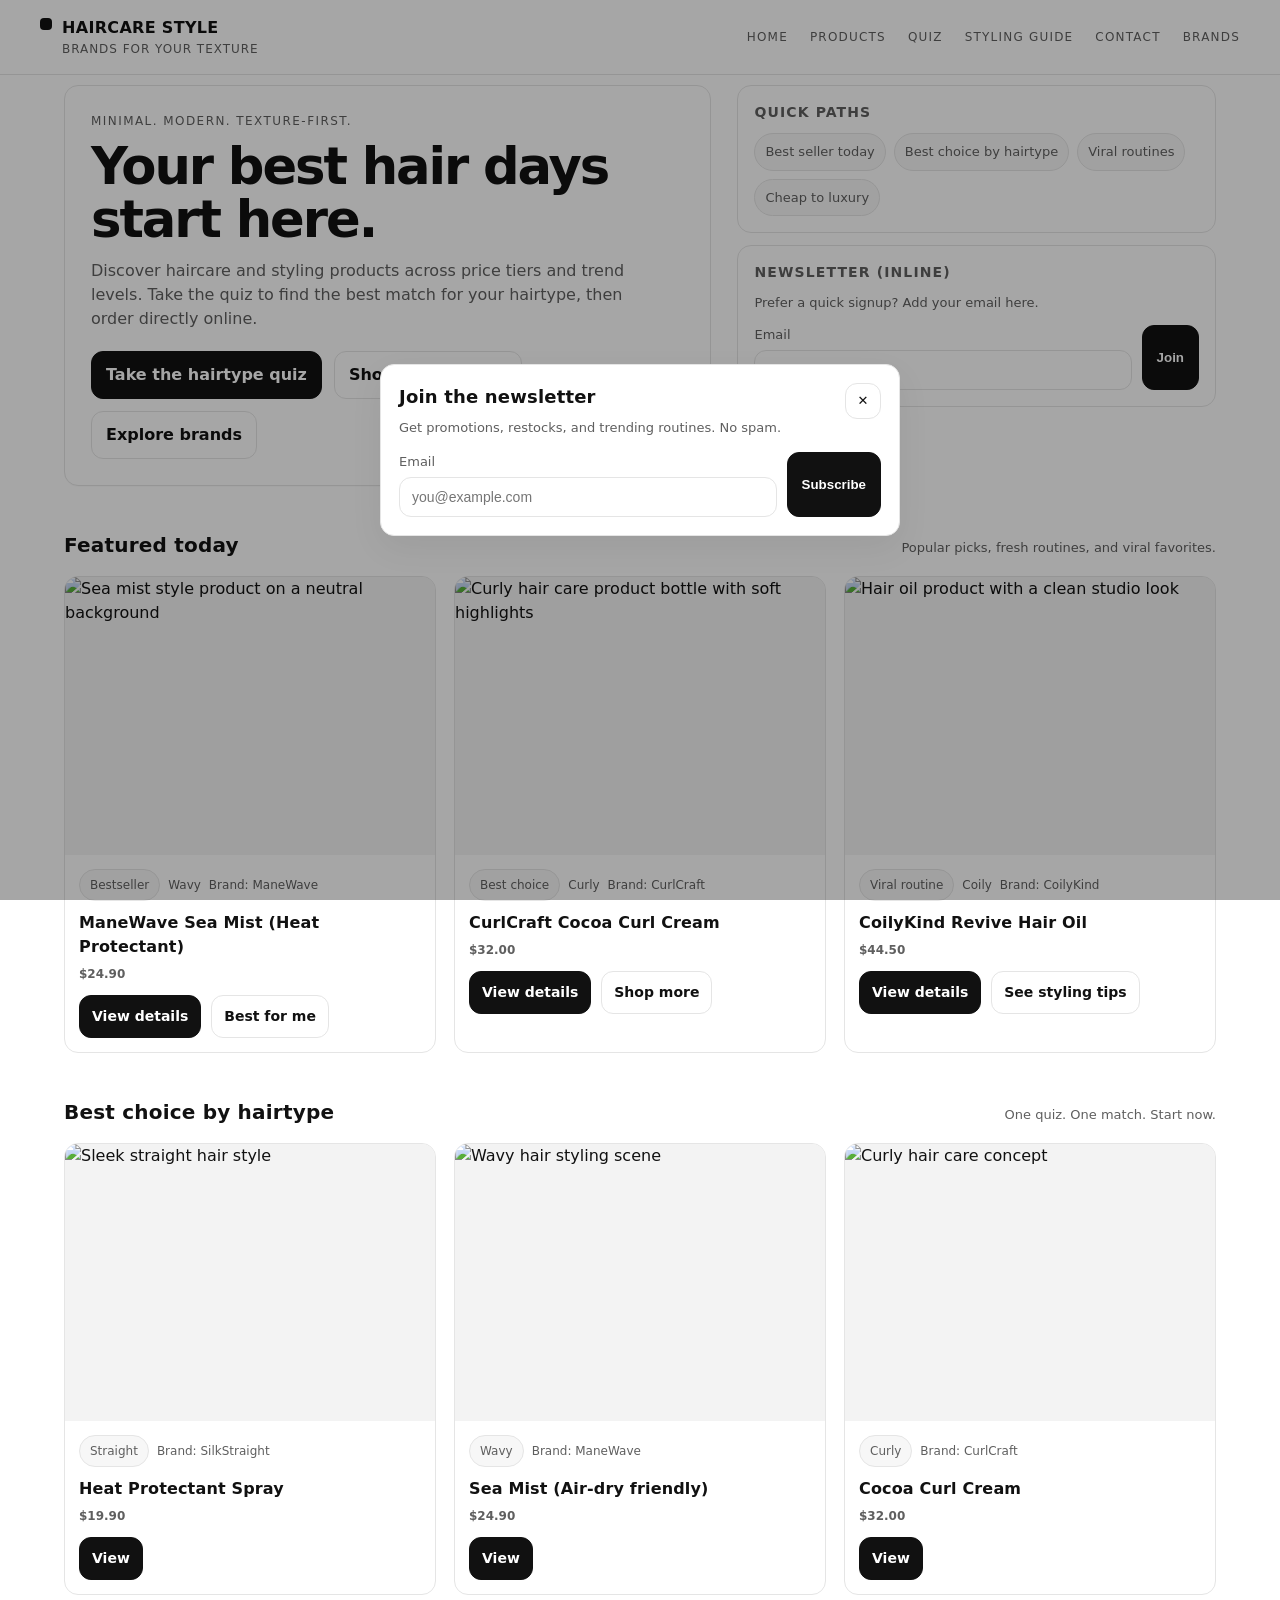
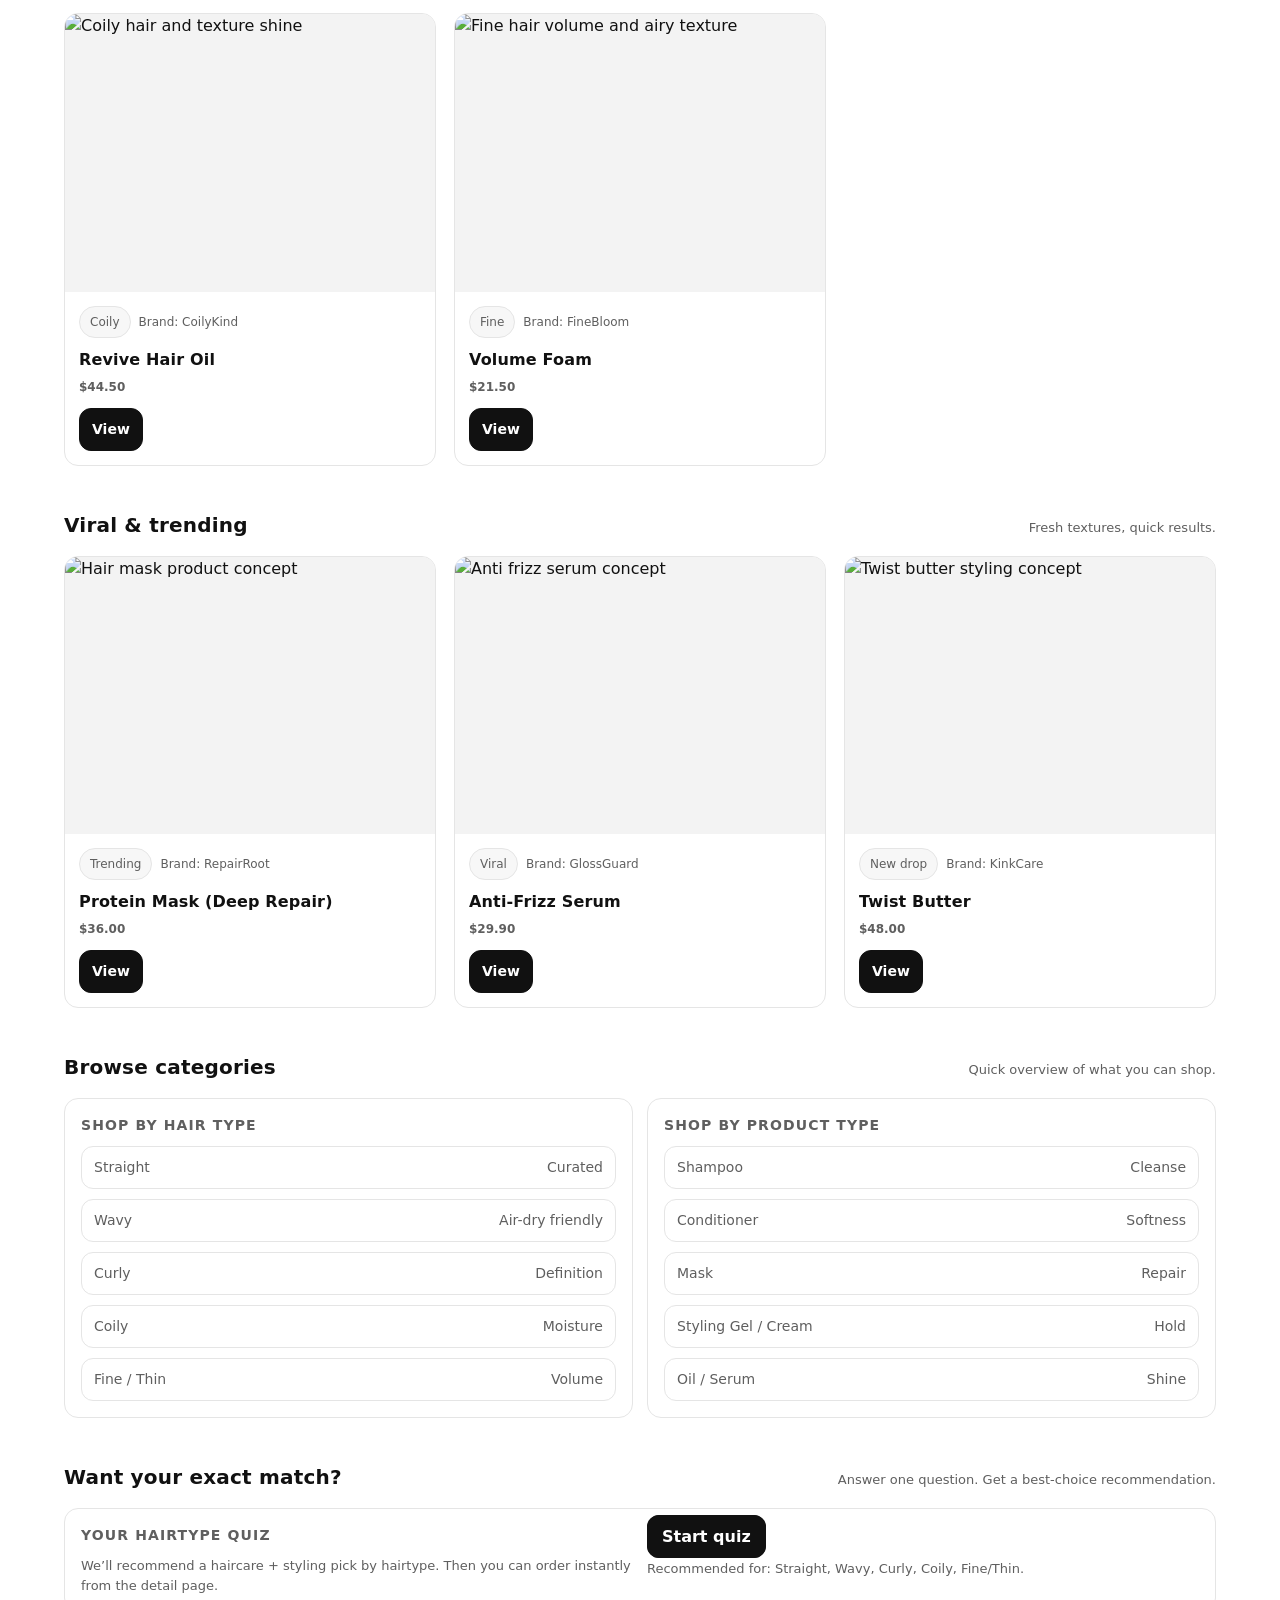
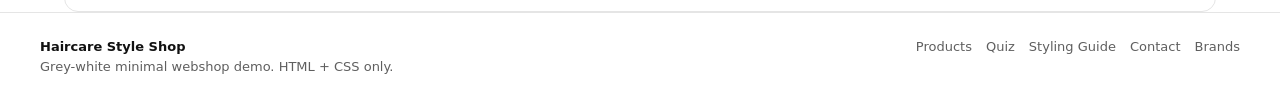
==== index.html @ ae375c03 "Add complete haircare webshop with products, contact form and styling" ====
<!doctype html>
<html lang="en">
<head>
    <meta charset="utf-8" />
    <meta name="viewport" content="width=device-width, initial-scale=1" />
    <title>Haircare Style Shop | Minimal Webshop</title>
    <meta name="description" content="Haircare & styling webshop with brands for every hairtype. Take the quiz and find your best match." />
    <link rel="stylesheet" href="style.css" />
</head>
<body>
<!-- Newsletter popup (CSS-only) -->
<input id="newsletter-popup" class="newsletter-toggle" type="checkbox" checked aria-hidden="true" />
<label for="newsletter-popup" class="newsletter-overlay" aria-hidden="true"></label>
<section class="newsletter-popup" aria-label="Newsletter signup popup" role="dialog" aria-modal="true">
    <div class="popup-head">
        <div>
            <h2 class="popup-title">Join the newsletter</h2>
            <p class="popup-sub">Get promotions, restocks, and trending routines. No spam.</p>
        </div>
        <label for="newsletter-popup" class="popup-close" aria-label="Close newsletter popup">✕</label>
    </div>
    <form class="popup-form" action="mailto:hello@haircare-style.test" method="post" enctype="text/plain">
        <div class="field">
            <label for="newsletter-email-popup">Email</label>
            <input id="newsletter-email-popup" type="email" name="email" required placeholder="you@example.com" />
        </div>
        <button class="primary" type="submit">Subscribe</button>
    </form>
</section>

<a class="skip-link" href="#content">Skip to content</a>

<header>
    <div class="container header-inner">
        <div class="logo" aria-label="Haircare Style Shop">
            <span class="logo-mark" aria-hidden="true"></span>
            <div>
                <div class="logo-name">Haircare Style</div>
                <div class="logo-sub">Brands for your texture</div>
            </div>
        </div>
        <nav aria-label="Main navigation">
            <ul>
                <li><a href="index.html">Home</a></li>
                <li><a href="products.html">Products</a></li>
                <li><a href="quiz.html">Quiz</a></li>
                <li><a href="styling-guide.html">Styling Guide</a></li>
                <li><a href="contact.html">Contact</a></li>
                <li><a href="brands.html">Brands</a></li>
            </ul>
        </nav>
    </div>
</header>

<main id="content" class="container">
    <section class="hero" aria-label="Homepage hero">
        <div class="hero-card">
            <div class="hero-kicker">Minimal. Modern. Texture-first.</div>
            <h1 class="hero-title">Your best hair days start here.</h1>
            <p class="hero-lead">
                Discover haircare and styling products across price tiers and trend levels. Take the quiz to find the
                best match for your hairtype, then order directly online.
            </p>
            <div class="hero-actions">
                <a class="btn primary" href="quiz.html">Take the hairtype quiz</a>
                <a class="btn" href="products.html">Shop all products</a>
                <a class="btn" href="brands.html">Explore brands</a>
            </div>
        </div>

        <aside class="hero-side">
            <div class="mini-stats">
                <h2>Quick paths</h2>
                <div class="chips" role="list" aria-label="Quick product paths">
                    <span class="chip">Best seller today</span>
                    <span class="chip">Best choice by hairtype</span>
                    <span class="chip">Viral routines</span>
                    <span class="chip">Cheap to luxury</span>
                </div>
            </div>

            <div class="mini-stats">
                <h2>Newsletter (inline)</h2>
                <p class="popup-sub" style="margin-top:0;">Prefer a quick signup? Add your email here.</p>
                <form class="popup-form" style="margin-top:12px;" action="mailto:hello@haircare-style.test" method="post" enctype="text/plain">
                    <div class="field">
                        <label for="newsletter-email">Email</label>
                        <input id="newsletter-email" type="email" name="email" required placeholder="you@example.com" />
                    </div>
                    <button class="primary" type="submit">Join</button>
                </form>
            </div>
        </aside>
    </section>

    <section class="section-title">
        <h2>Featured today</h2>
        <p>Popular picks, fresh routines, and viral favorites.</p>
    </section>

    <section class="grid" aria-label="Bestseller products">
        <article class="card">
            <div class="card-media">
                <img src="https://images.unsplash.com/photo-1556906781-9a58d3d4b6b8?auto=format&fit=crop&w=900&q=60" alt="Sea mist style product on a neutral background" />
            </div>
            <div class="card-body">
                <div class="meta-row">
                    <span class="badge">Bestseller</span>
                    <span>Wavy</span>
                    <span>Brand: ManeWave</span>
                </div>
                <div class="product-title">ManeWave Sea Mist (Heat Protectant)</div>
                <div class="meta-row" aria-label="Price">
                    <span class="price">$24.90</span>
                </div>
                <div class="actions">
                    <a class="link-btn primary" href="product.html#p-sea-mist">View details</a>
                    <a class="link-btn" href="quiz.html">Best for me</a>
                </div>
            </div>
        </article>

        <article class="card">
            <div class="card-media">
                <img src="https://images.unsplash.com/photo-1520975693416-35a3a6b7f7e0?auto=format&fit=crop&w=900&q=60" alt="Curly hair care product bottle with soft highlights" />
            </div>
            <div class="card-body">
                <div class="meta-row">
                    <span class="badge">Best choice</span>
                    <span>Curly</span>
                    <span>Brand: CurlCraft</span>
                </div>
                <div class="product-title">CurlCraft Cocoa Curl Cream</div>
                <div class="meta-row">
                    <span class="price">$32.00</span>
                </div>
                <div class="actions">
                    <a class="link-btn primary" href="product.html#p-cocoa-curl-cream">View details</a>
                    <a class="link-btn" href="products.html">Shop more</a>
                </div>
            </div>
        </article>

        <article class="card">
            <div class="card-media">
                <img src="https://images.unsplash.com/photo-1542903660-97df1d07a5b6?auto=format&fit=crop&w=900&q=60" alt="Hair oil product with a clean studio look" />
            </div>
            <div class="card-body">
                <div class="meta-row">
                    <span class="badge">Viral routine</span>
                    <span>Coily</span>
                    <span>Brand: CoilyKind</span>
                </div>
                <div class="product-title">CoilyKind Revive Hair Oil</div>
                <div class="meta-row">
                    <span class="price">$44.50</span>
                </div>
                <div class="actions">
                    <a class="link-btn primary" href="product.html#p-revive-oil">View details</a>
                    <a class="link-btn" href="styling-guide.html">See styling tips</a>
                </div>
            </div>
        </article>
    </section>

    <section class="section-title">
        <h2>Best choice by hairtype</h2>
        <p>One quiz. One match. Start now.</p>
    </section>

    <section class="grid" aria-label="Best choice by hairtype">
        <article class="card">
            <div class="card-media">
                <img src="https://images.unsplash.com/photo-1526045478516-99145907023c?auto=format&fit=crop&w=900&q=60" alt="Sleek straight hair style" />
            </div>
            <div class="card-body">
                <div class="meta-row"><span class="badge">Straight</span><span>Brand: SilkStraight</span></div>
                <div class="product-title">Heat Protectant Spray</div>
                <div class="meta-row"><span class="price">$19.90</span></div>
                <div class="actions"><a class="link-btn primary" href="product.html#p-heat-protectant">View</a></div>
            </div>
        </article>

        <article class="card">
            <div class="card-media">
                <img src="https://images.unsplash.com/photo-1533740771643-3c7db3f42f3b?auto=format&fit=crop&w=900&q=60" alt="Wavy hair styling scene" />
            </div>
            <div class="card-body">
                <div class="meta-row"><span class="badge">Wavy</span><span>Brand: ManeWave</span></div>
                <div class="product-title">Sea Mist (Air-dry friendly)</div>
                <div class="meta-row"><span class="price">$24.90</span></div>
                <div class="actions"><a class="link-btn primary" href="product.html#p-sea-mist">View</a></div>
            </div>
        </article>

        <article class="card">
            <div class="card-media">
                <img src="https://images.unsplash.com/photo-1518779578993-ec3579fee39f?auto=format&fit=crop&w=900&q=60" alt="Curly hair care concept" />
            </div>
            <div class="card-body">
                <div class="meta-row"><span class="badge">Curly</span><span>Brand: CurlCraft</span></div>
                <div class="product-title">Cocoa Curl Cream</div>
                <div class="meta-row"><span class="price">$32.00</span></div>
                <div class="actions"><a class="link-btn primary" href="product.html#p-cocoa-curl-cream">View</a></div>
            </div>
        </article>

        <article class="card">
            <div class="card-media">
                <img src="https://images.unsplash.com/photo-1524504388940-b1c172a1ee64?auto=format&fit=crop&w=900&q=60" alt="Coily hair and texture shine" />
            </div>
            <div class="card-body">
                <div class="meta-row"><span class="badge">Coily</span><span>Brand: CoilyKind</span></div>
                <div class="product-title">Revive Hair Oil</div>
                <div class="meta-row"><span class="price">$44.50</span></div>
                <div class="actions"><a class="link-btn primary" href="product.html#p-revive-oil">View</a></div>
            </div>
        </article>

        <article class="card">
            <div class="card-media">
                <img src="https://images.unsplash.com/photo-1520975869018-0b3b1e1b07f9?auto=format&fit=crop&w=900&q=60" alt="Fine hair volume and airy texture" />
            </div>
            <div class="card-body">
                <div class="meta-row"><span class="badge">Fine</span><span>Brand: FineBloom</span></div>
                <div class="product-title">Volume Foam</div>
                <div class="meta-row"><span class="price">$21.50</span></div>
                <div class="actions"><a class="link-btn primary" href="product.html#p-volume-foam">View</a></div>
            </div>
        </article>
    </section>

    <section class="section-title">
        <h2>Viral & trending</h2>
        <p>Fresh textures, quick results.</p>
    </section>

    <section class="grid" aria-label="Viral products">
        <article class="card">
            <div class="card-media">
                <img src="https://images.unsplash.com/photo-1522335789203-aabd1fc54bc9?auto=format&fit=crop&w=900&q=60" alt="Hair mask product concept" />
            </div>
            <div class="card-body">
                <div class="meta-row"><span class="badge">Trending</span><span>Brand: RepairRoot</span></div>
                <div class="product-title">Protein Mask (Deep Repair)</div>
                <div class="meta-row"><span class="price">$36.00</span></div>
                <div class="actions"><a class="link-btn primary" href="product.html#p-protein-mask">View</a></div>
            </div>
        </article>

        <article class="card">
            <div class="card-media">
                <img src="https://images.unsplash.com/photo-1522337660859-02fbefca4702?auto=format&fit=crop&w=900&q=60" alt="Anti frizz serum concept" />
            </div>
            <div class="card-body">
                <div class="meta-row"><span class="badge">Viral</span><span>Brand: GlossGuard</span></div>
                <div class="product-title">Anti-Frizz Serum</div>
                <div class="meta-row"><span class="price">$29.90</span></div>
                <div class="actions"><a class="link-btn primary" href="product.html#p-anti-frizz-serum">View</a></div>
            </div>
        </article>

        <article class="card">
            <div class="card-media">
                <img src="https://images.unsplash.com/photo-1544005313-94ddf0286df2?auto=format&fit=crop&w=900&q=60" alt="Twist butter styling concept" />
            </div>
            <div class="card-body">
                <div class="meta-row"><span class="badge">New drop</span><span>Brand: KinkCare</span></div>
                <div class="product-title">Twist Butter</div>
                <div class="meta-row"><span class="price">$48.00</span></div>
                <div class="actions"><a class="link-btn primary" href="product.html#p-twist-butter">View</a></div>
            </div>
        </article>
    </section>

    <section class="section-title">
        <h2>Browse categories</h2>
        <p>Quick overview of what you can shop.</p>
    </section>

    <section class="side-by-side" aria-label="Category overview">
        <div class="panel">
            <h3>Shop by hair type</h3>
            <div class="list">
                <a href="products.html#all-hairtype"><span>Straight</span><span>Curated</span></a>
                <a href="products.html#hair-straight"><span>Wavy</span><span>Air-dry friendly</span></a>
                <a href="products.html#hair-curly"><span>Curly</span><span>Definition</span></a>
                <a href="products.html#hair-coily"><span>Coily</span><span>Moisture</span></a>
                <a href="products.html#hair-fine"><span>Fine / Thin</span><span>Volume</span></a>
            </div>
        </div>

        <div class="panel">
            <h3>Shop by product type</h3>
            <div class="list">
                <a href="products.html"><span>Shampoo</span><span>Cleanse</span></a>
                <a href="products.html"><span>Conditioner</span><span>Softness</span></a>
                <a href="products.html"><span>Mask</span><span>Repair</span></a>
                <a href="products.html"><span>Styling Gel / Cream</span><span>Hold</span></a>
                <a href="products.html"><span>Oil / Serum</span><span>Shine</span></a>
            </div>
        </div>
    </section>

    <section class="section-title">
        <h2>Want your exact match?</h2>
        <p>Answer one question. Get a best-choice recommendation.</p>
    </section>
    <section class="panel">
        <div class="side-by-side">
            <div>
                <h3>Your hairtype quiz</h3>
                <p class="popup-sub" style="margin:0;">
                    We’ll recommend a haircare + styling pick by hairtype. Then you can order instantly from the detail page.
                </p>
            </div>
            <div>
                <a class="btn primary" href="quiz.html">Start quiz</a>
                <p class="popup-sub" style="margin-top:10px;">Recommended for: Straight, Wavy, Curly, Coily, Fine/Thin.</p>
            </div>
        </div>
    </section>
</main>

<footer>
    <div class="container footer-inner">
        <div>
            <p style="font-weight:800; color:var(--text);">Haircare Style Shop</p>
            <p>Grey-white minimal webshop demo. HTML + CSS only.</p>
        </div>
        <div class="footer-links" aria-label="Footer links">
            <a href="products.html">Products</a>
            <a href="quiz.html">Quiz</a>
            <a href="styling-guide.html">Styling Guide</a>
            <a href="contact.html">Contact</a>
            <a href="brands.html">Brands</a>
        </div>
    </div>
</footer>
</body>
</html>
---- style.css ----
/* Minimal ecommerce-style haircare webshop styling (custom HTML/CSS only). */

:root{
    --bg:#ffffff;
    --panel:#ffffff;
    --text:#111111;
    --muted:#5f5f5f;
    --border:#e5e5e5;
    --shadow: 0 12px 34px rgba(0,0,0,.06);

    --radius: 14px;
    --radius-sm: 10px;

    --container: 1200px;

    --focus: #111111;
}

*{ box-sizing:border-box; }
html,body{ height:100%; }
body{
    margin:0;
    font-family: ui-sans-serif, system-ui, -apple-system, Segoe UI, Roboto, Helvetica, Arial, "Apple Color Emoji","Segoe UI Emoji";
    color:var(--text);
    background:var(--bg);
    line-height:1.5;
}

a{ color:inherit; text-decoration:none; }
a:hover{ text-decoration:underline; text-underline-offset:3px; }

img{ max-width:100%; display:block; }

.skip-link{
    position:absolute;
    left:-9999px;
    top:auto;
    width:1px;
    height:1px;
    overflow:hidden;
}
.skip-link:focus{
    left:16px;
    top:16px;
    width:auto;
    height:auto;
    padding:10px 12px;
    background:var(--panel);
    border:1px solid var(--border);
    border-radius:999px;
    z-index:1000;
    text-decoration:none;
}

.container{
    max-width:var(--container);
    margin:0 auto;
    padding:0 24px;
}

/* Header */
header{
    position:sticky;
    top:0;
    z-index:50;
    background: #ffffff;
    border-bottom:1px solid var(--border);
}
.header-inner{
    display:flex;
    align-items:center;
    justify-content:space-between;
    gap:14px;
    padding:16px 0;
}
.logo{
    display:flex;
    align-items:baseline;
    gap:10px;
}
.logo-mark{
    width:12px; height:12px;
    border-radius:4px;
    background:var(--text);
    transform: translateY(-3px);
}
.logo-name{
    font-weight:800;
    letter-spacing:.02em;
    text-transform:uppercase;
}
.logo-sub{
    color:var(--muted);
    font-size:12px;
    letter-spacing:.08em;
    text-transform:uppercase;
}

nav ul{
    list-style:none;
    display:flex;
    gap:22px;
    padding:0;
    margin:0;
    align-items:center;
    flex-wrap:wrap;
    justify-content:flex-end;
}
nav a{
    display:inline-flex;
    padding:8px 0;
    border-radius:0;
    border:0;
    font-size:12px;
    text-transform:uppercase;
    letter-spacing:.10em;
    color:var(--muted);
}
nav a:hover{
    text-decoration:underline;
    text-underline-offset:7px;
    color:var(--text);
    background:transparent;
}

/* Newsletter popup (CSS-only checkbox hack) */
.newsletter-toggle{
    position:absolute;
    left:-9999px;
    top:auto;
}
.newsletter-popup,
.newsletter-overlay{
    display:none;
}
.newsletter-toggle:checked ~ .newsletter-overlay{
    display:block;
}
.newsletter-toggle:checked ~ .newsletter-popup{
    display:block;
}
.newsletter-overlay{
    position:fixed;
    inset:0;
    background: rgba(0,0,0,.35);
    z-index:200;
}
.newsletter-popup{
    position:fixed;
    left:50%;
    top:50%;
    transform:translate(-50%,-50%);
    width:min(520px, calc(100vw - 24px));
    z-index:210;
    background:var(--panel);
    border:1px solid var(--border);
    border-radius:var(--radius);
    box-shadow:var(--shadow);
    padding:18px;
}
.popup-head{
    display:flex;
    justify-content:space-between;
    align-items:flex-start;
    gap:10px;
}
.popup-title{
    margin:0;
    font-size:18px;
    letter-spacing:.01em;
}
.popup-sub{
    margin:8px 0 0;
    color:var(--muted);
    font-size:13px;
}
.popup-close{
    appearance:none;
    border:1px solid var(--border);
    background:#fff;
    width:36px;
    height:36px;
    border-radius:12px;
    display:inline-flex;
    align-items:center;
    justify-content:center;
    cursor:pointer;
    text-decoration:none;
    color:var(--text);
    flex:0 0 auto;
}
.popup-close:focus{
    outline:2px solid var(--focus);
    outline-offset:2px;
}
.popup-form{
    margin-top:14px;
    display:grid;
    grid-template-columns: 1fr auto;
    gap:10px;
}
.field{
    display:flex;
    flex-direction:column;
    gap:6px;
}
label{
    font-size:13px;
    color:var(--muted);
}
input[type="email"],
input[type="text"],
input[type="number"],
select,
textarea{
    width:100%;
    padding:11px 12px;
    border:1px solid var(--border);
    border-radius:12px;
    background:#fff;
    font-size:14px;
}
textarea{
    min-height:110px;
    resize:vertical;
}
button, .btn{
    padding:11px 14px;
    border-radius:12px;
    border:1px solid var(--border);
    background:#fff;
    cursor:pointer;
    font-weight:650;
}
button.primary,
.btn.primary{
    background:var(--text);
    color:#fff;
    border-color: var(--text);
}
button:focus{
    outline:2px solid var(--focus);
    outline-offset:2px;
}

/* Page sections */
main{ padding:34px 0 70px; }
.hero{
    display:grid;
    grid-template-columns: 1.15fr .85fr;
    gap:26px;
    align-items:start;
    margin-top:10px;
}
.hero-card{
    background:#fff;
    border:1px solid var(--border);
    border-radius:var(--radius);
    box-shadow: 0 1px 0 rgba(0,0,0,.02);
    padding:26px;
}
.hero-kicker{
    color:var(--muted);
    text-transform:uppercase;
    letter-spacing:.12em;
    font-size:12px;
}
.hero-title{
    margin:10px 0 0;
    font-weight:900;
    letter-spacing:-.04em;
    font-size:clamp(34px, 4vw, 56px);
    line-height:1.03;
}
.hero-lead{
    color:var(--muted);
    margin:14px 0 0;
    max-width:56ch;
}
.hero-actions{
    margin-top:20px;
    display:flex;
    flex-wrap:wrap;
    gap:12px;
}
.hero-side{
    display:flex;
    flex-direction:column;
    gap:12px;
}
.mini-stats{
    background: #fff;
    border:1px solid var(--border);
    border-radius:var(--radius);
    padding:16px;
}
.mini-stats h2{
    margin:0 0 10px;
    font-size:14px;
    text-transform:uppercase;
    letter-spacing:.08em;
    color:var(--muted);
}
.chips{
    display:flex;
    flex-wrap:wrap;
    gap:8px;
}
.chip{
    padding:8px 10px;
    border-radius:999px;
    border:1px solid var(--border);
    background:#f7f7f7;
    font-size:13px;
    color:var(--muted);
}

.section-title{
    display:flex;
    align-items:baseline;
    justify-content:space-between;
    gap:12px;
    margin:44px 0 16px;
}
.section-title h2{
    margin:0;
    font-size:20px;
    letter-spacing:.01em;
    font-weight:900;
}
.section-title p{
    margin:0;
    color:var(--muted);
    font-size:13px;
}

.grid{
    display:grid;
    grid-template-columns: repeat(12, 1fr);
    gap:18px;
}
.card{
    grid-column: span 4;
    background:var(--panel);
    border:1px solid var(--border);
    border-radius:var(--radius);
    overflow:hidden;
    transition: transform .12s ease, border-color .12s ease, box-shadow .12s ease;
}
.card:hover{
    transform: translateY(-2px);
    border-color:#cfcfcf;
    box-shadow: 0 12px 30px rgba(0,0,0,.06);
}
.card .card-media{
    background: #f3f3f3;
    aspect-ratio: 4/3;
}
.card .card-media img{
    width:100%;
    height:100%;
    object-fit:cover;
}
.card .card-body{
    padding:14px;
}
.card .meta-row{
    display:flex;
    flex-wrap:wrap;
    gap:8px;
    align-items:center;
    color:var(--muted);
    font-size:12px;
}
.badge{
    border:1px solid var(--border);
    background:#f7f7f7;
    padding:6px 10px;
    border-radius:999px;
    font-size:12px;
    color:var(--muted);
}
.product-title{
    margin:10px 0 6px;
    font-weight:900;
    letter-spacing:.01em;
    font-size:16px;
}
.price{
    font-weight:900;
}
.card .actions{
    display:flex;
    gap:10px;
    margin-top:12px;
    flex-wrap:wrap;
}
.link-btn{
    display:inline-flex;
    padding:10px 12px;
    border-radius:12px;
    border:1px solid var(--border);
    background:#fff;
    font-weight:800;
    font-size:14px;
}
.link-btn.primary{
    background:var(--text);
    color:#fff;
    border-color:var(--text);
}

.side-by-side{
    display:grid;
    grid-template-columns: 1fr 1fr;
    gap:14px;
}
.panel{
    background:#fff;
    border:1px solid var(--border);
    border-radius:var(--radius);
    padding:16px;
}
.panel h3{
    margin:0 0 10px;
    font-size:14px;
    text-transform:uppercase;
    letter-spacing:.08em;
    color:var(--muted);
}
.list{
    display:flex;
    flex-direction:column;
    gap:10px;
}
.list a{
    display:flex;
    justify-content:space-between;
    gap:10px;
    padding:10px 12px;
    border-radius:12px;
    border:1px solid var(--border);
    background:rgba(255,255,255,.65);
    color:var(--muted);
    font-size:14px;
}
.list a:hover{
    text-decoration:none;
    border-color: #cfcfcf;
}

/* Filters */
.view-toggle{
    display:flex;
    gap:10px;
    flex-wrap:wrap;
    margin:10px 0 14px;
}
.view-toggle label{
    cursor:pointer;
    border:1px solid var(--border);
    background:rgba(255,255,255,.7);
    padding:10px 12px;
    border-radius:999px;
    color:var(--muted);
    user-select:none;
}
.view-radio{
    position:absolute;
    left:-9999px;
    width:1px;
    height:1px;
    overflow:hidden;
}
.view-hair,
.view-brand{
    display:none;
}
#view-hair:checked ~ .view-hair{ display:block; }
#view-brand:checked ~ .view-brand{ display:block; }

.filter-group{
    display:flex;
    flex-wrap:wrap;
    gap:10px;
    margin:0 0 14px;
}
.product-controls input[type="radio"]{
    position:absolute;
    left:-9999px;
    width:1px;
    height:1px;
    overflow:hidden;
}
.filter-option{
    display:flex;
    align-items:center;
    gap:10px;
    padding:10px 12px;
    border-radius:999px;
    border:1px solid var(--border);
    background:rgba(255,255,255,.7);
    color:var(--muted);
}
.filter-option input{
    width:16px;
    height:16px;
    accent-color: var(--text);
}

.product-grid .card{ grid-column: span 4; }

/* Hairtype grid visibility rules (CSS-only) */
.product-grid .card{ display:none; }

#hair-all:checked ~ .product-grid .card{ display:block; }
#hair-straight:checked ~ .product-grid .card.hair-straight{ display:block; }
#hair-wavy:checked ~ .product-grid .card.hair-wavy{ display:block; }
#hair-curly:checked ~ .product-grid .card.hair-curly{ display:block; }
#hair-coily:checked ~ .product-grid .card.hair-coily{ display:block; }
#hair-fine:checked ~ .product-grid .card.hair-fine{ display:block; }

/* Brand grid visibility rules (CSS-only) */
#brand-all:checked ~ .product-grid .card{ display:block; }
#brand-manes:checked ~ .product-grid .card.brand-manes{ display:block; }
#brand-curlcraft:checked ~ .product-grid .card.brand-curlcraft{ display:block; }
#brand-coilykind:checked ~ .product-grid .card.brand-coilykind{ display:block; }
#brand-silkstraight:checked ~ .product-grid .card.brand-silkstraight{ display:block; }
#brand-finebloom:checked ~ .product-grid .card.brand-finebloom{ display:block; }
#brand-repairroot:checked ~ .product-grid .card.brand-repairroot{ display:block; }
#brand-glossguard:checked ~ .product-grid .card.brand-glossguard{ display:block; }
#brand-scalpcalm:checked ~ .product-grid .card.brand-scalpcalm{ display:block; }
#brand-luxlather:checked ~ .product-grid .card.brand-luxlather{ display:block; }
#brand-kinkcare:checked ~ .product-grid .card.brand-kinkcare{ display:block; }
#brand-straightline:checked ~ .product-grid .card.brand-straightline{ display:block; }
#brand-curlLab:checked ~ .product-grid .card.brand-curlLab{ display:block; }

/* Product detail page with :target sections */
.detail-switcher{
    display:flex;
    flex-wrap:wrap;
    gap:10px;
    margin:10px 0 16px;
}
.detail-switcher a{
    border:1px solid var(--border);
    background:#fff;
    padding:10px 12px;
    border-radius:999px;
    color:var(--muted);
    font-size:14px;
}
.detail-switcher a:hover{
    border-color:#cfcfcf;
    color:var(--text);
    text-decoration:underline;
    text-underline-offset:6px;
}

.product-detail{
    display:none;
}
.product-detail:target{
    display:block;
}
.product-detail:first-child{
    /* show a default if no hash is present */
    display:block;
}
.detail-layout{
    display:grid;
    grid-template-columns: 1fr 1fr;
    gap:18px;
}

/* Quiz page (CSS-only) */
.quiz-intro{
    background:var(--panel);
    border:1px solid var(--border);
    border-radius:var(--radius);
    padding:16px;
}
.quiz-form{
    margin-top:14px;
    display:grid;
    grid-template-columns: 1fr 1fr;
    gap:14px;
}
.quiz-form > input[type="radio"]{
    position:absolute;
    left:-9999px;
    width:1px;
    height:1px;
    overflow:hidden;
}
.quiz-options{
    padding:16px;
    border:1px solid var(--border);
    background:#fff;
    border-radius:var(--radius);
}
.radio-grid{
    display:grid;
    grid-template-columns: 1fr;
    gap:10px;
    margin-top:12px;
}
.radio-choice{
    display:flex;
    gap:10px;
    align-items:flex-start;
    padding:10px 12px;
    border-radius:12px;
    border:1px solid var(--border);
    background:#fff;
}
.radio-choice input{
    width:18px;
    height:18px;
    margin-top:2px;
    accent-color: var(--text);
}
.quiz-results{
    position:relative;
}
.quiz-result{
    display:none;
    background:var(--panel);
    border:1px solid var(--border);
    border-radius:var(--radius);
    padding:16px;
    margin-top:14px;
}
#q-straight:checked ~ .quiz-results .quiz-result.straight,
#q-wavy:checked ~ .quiz-results .quiz-result.wavy,
#q-curly:checked ~ .quiz-results .quiz-result.curly,
#q-coily:checked ~ .quiz-results .quiz-result.coily,
#q-fine:checked ~ .quiz-results .quiz-result.fine{
    display:block;
}

.gallery{
    display:grid;
    grid-template-columns: 1fr;
    gap:12px;
}
.gallery-main{
    aspect-ratio: 4/3;
    background:#efefef;
    border-radius:var(--radius);
    border:1px solid var(--border);
    overflow:hidden;
}
.gallery-main img{
    width:100%;
    height:100%;
    object-fit:cover;
}
.thumbs{
    display:grid;
    grid-template-columns: repeat(3, 1fr);
    gap:10px;
}
.thumb{
    aspect-ratio: 1/1;
    border-radius:12px;
    border:1px solid var(--border);
    overflow:hidden;
    background:#efefef;
}
.thumb img{ width:100%; height:100%; object-fit:cover; }
.detail-info h1{
    margin:0;
    font-size:clamp(28px, 3vw, 38px);
    letter-spacing:-.03em;
    line-height:1.05;
}
.detail-info .sub{
    color:var(--muted);
    margin-top:8px;
}
.specs{
    display:flex;
    flex-wrap:wrap;
    gap:10px;
    margin:14px 0 10px;
}
.specs .badge{ font-size:13px; }
.detail-info .desc{
    color:var(--muted);
    margin:12px 0 0;
}
.detail-actions{
    margin-top:14px;
    display:flex;
    flex-wrap:wrap;
    gap:10px;
}

/* Order form */
.order-panel{
    background:#fff;
    border:1px solid var(--border);
    border-radius:var(--radius);
    padding:16px;
    margin-top:18px;
}
.order-panel h2{
    margin:0 0 12px;
    font-size:16px;
    letter-spacing:.01em;
}
.order-grid{
    display:grid;
    grid-template-columns: 1fr 1fr;
    gap:12px;
}
.order-grid .full{
    grid-column: 1 / -1;
}

/* Footer */
footer{
    border-top:1px solid var(--border);
    background:#fff;
}
.footer-inner{
    padding:24px 0;
    display:flex;
    flex-wrap:wrap;
    gap:16px;
    align-items:flex-start;
    justify-content:space-between;
}
.footer-inner p{
    margin:0;
    color:var(--muted);
    font-size:13px;
}
.footer-links{
    display:flex;
    gap:14px;
    flex-wrap:wrap;
}
.footer-links a{
    color:var(--muted);
    font-size:13px;
}
.footer-links a:hover{ color:var(--text); }

/* Styling guide + brand pages */
.social-grid{
    display:grid;
    grid-template-columns: repeat(12, 1fr);
    gap:14px;
}
.social-card{
    grid-column: span 4;
    background:var(--panel);
    border:1px solid var(--border);
    border-radius:var(--radius);
    padding:16px;
}
.social-card h3{
    margin:0 0 8px;
    font-size:16px;
}
.social-card p{
    margin:0 0 12px;
    color:var(--muted);
}
.iframe{
    width:100%;
    aspect-ratio: 16/9;
    border:1px solid var(--border);
    border-radius:var(--radius);
    background:#fff;
}

.brands-grid{
    display:grid;
    grid-template-columns: repeat(12, 1fr);
    gap:14px;
}
.brand-card{
    grid-column: span 3;
    background:var(--panel);
    border:1px solid var(--border);
    border-radius:var(--radius);
    padding:14px;
}
.brand-card h3{
    margin:0 0 8px;
    font-size:15px;
}
.brand-card p{
    margin:0 0 12px;
    color:var(--muted);
    font-size:13px;
}
.brand-card .mini-meta{
    display:flex;
    flex-wrap:wrap;
    gap:8px;
}

/* Responsive */
@media (max-width: 980px){
    .hero{ grid-template-columns: 1fr; }
    .card{ grid-column: span 6; }
    .product-grid .card{ grid-column: span 6; }
    .social-card{ grid-column: span 6; }
    .detail-layout{ grid-template-columns: 1fr; }
    .order-grid{ grid-template-columns: 1fr; }
    .brand-card{ grid-column: span 6; }
    .quiz-form{ grid-template-columns: 1fr; }
    .grid > *{ grid-column: span 6 !important; }
    .social-grid > *{ grid-column: span 6 !important; }
    .brands-grid > *{ grid-column: span 6 !important; }
}

@media (max-width: 560px){
    nav ul{ gap:8px; }
    .hero-title{ font-size:34px; }
    .card{ grid-column: span 12; }
    .product-grid .card{ grid-column: span 12; }
    .social-card{ grid-column: span 12; }
    .brand-card{ grid-column: span 12; }
    .popup-form{ grid-template-columns: 1fr; }
    .popup-close{ width:34px; height:34px; border-radius:12px; }
    .grid > *{ grid-column: span 12 !important; }
    .social-grid > *{ grid-column: span 12 !important; }
    .brands-grid > *{ grid-column: span 12 !important; }
}
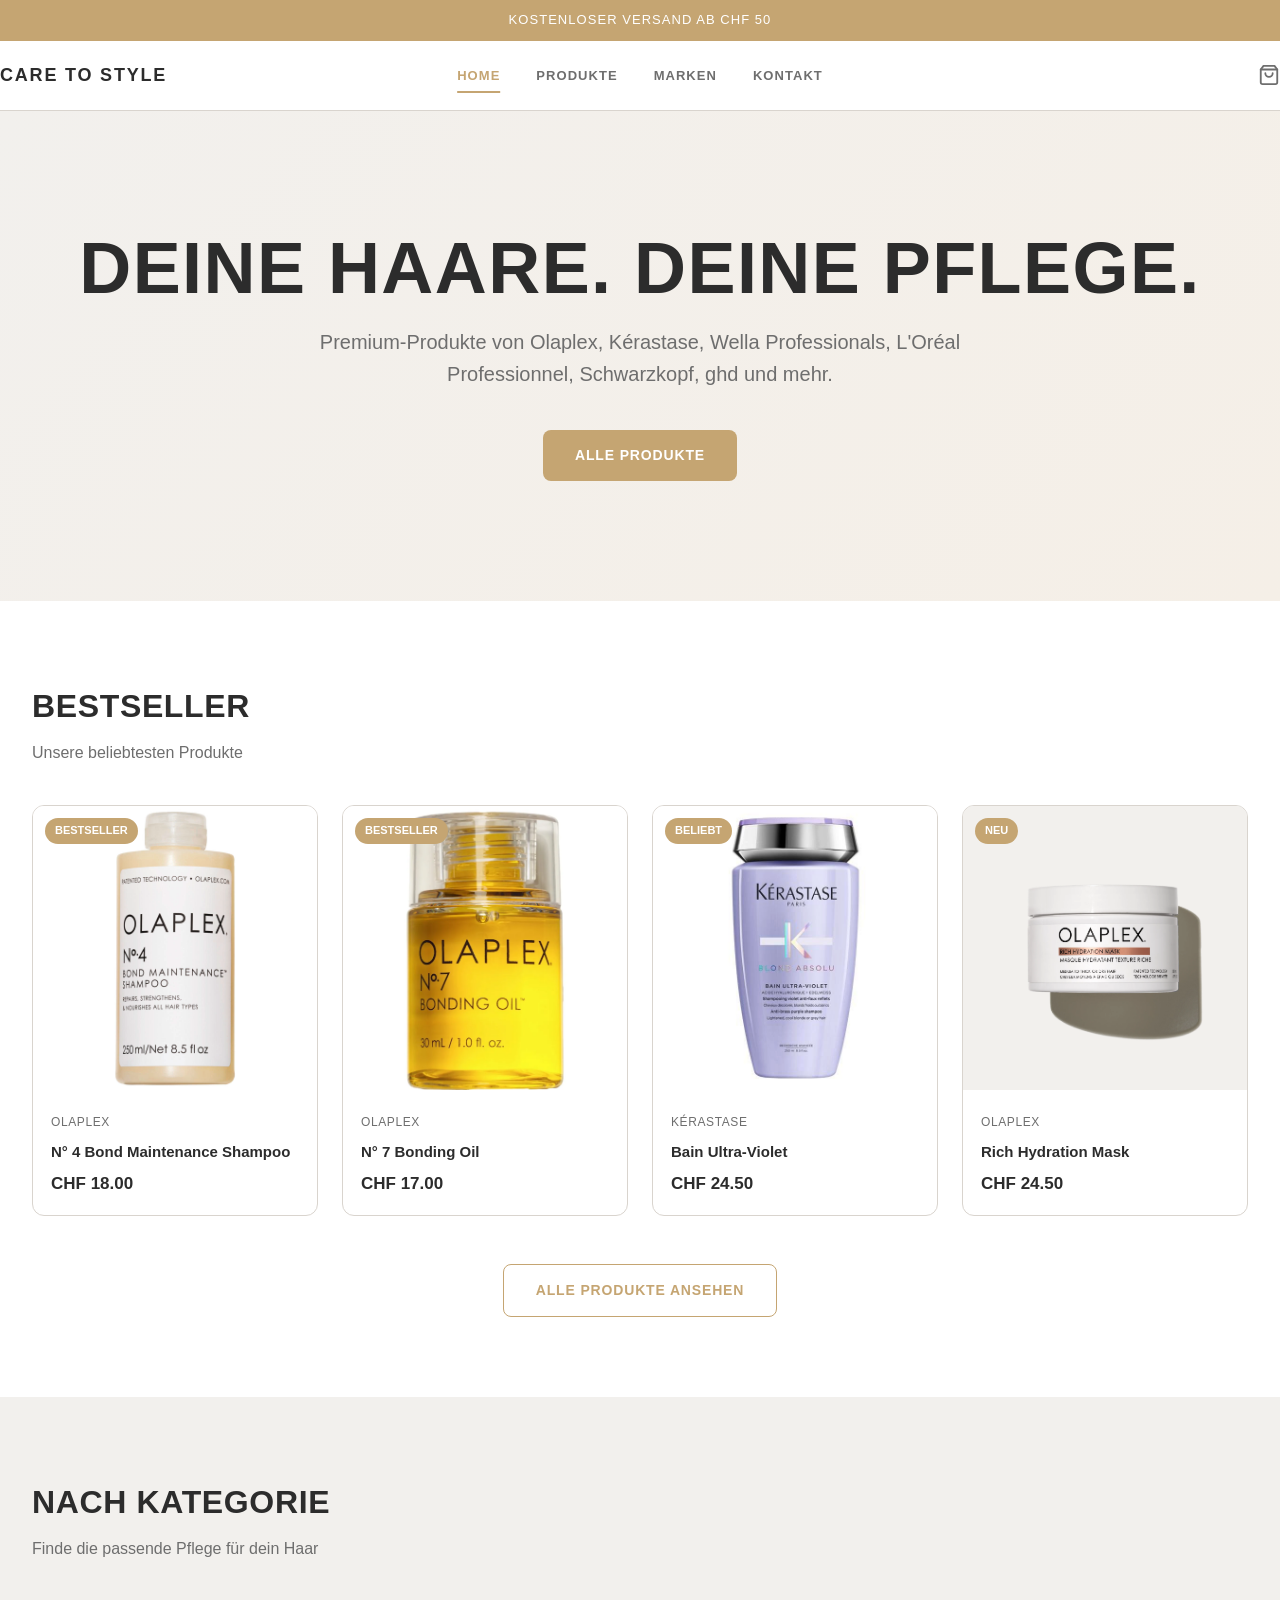
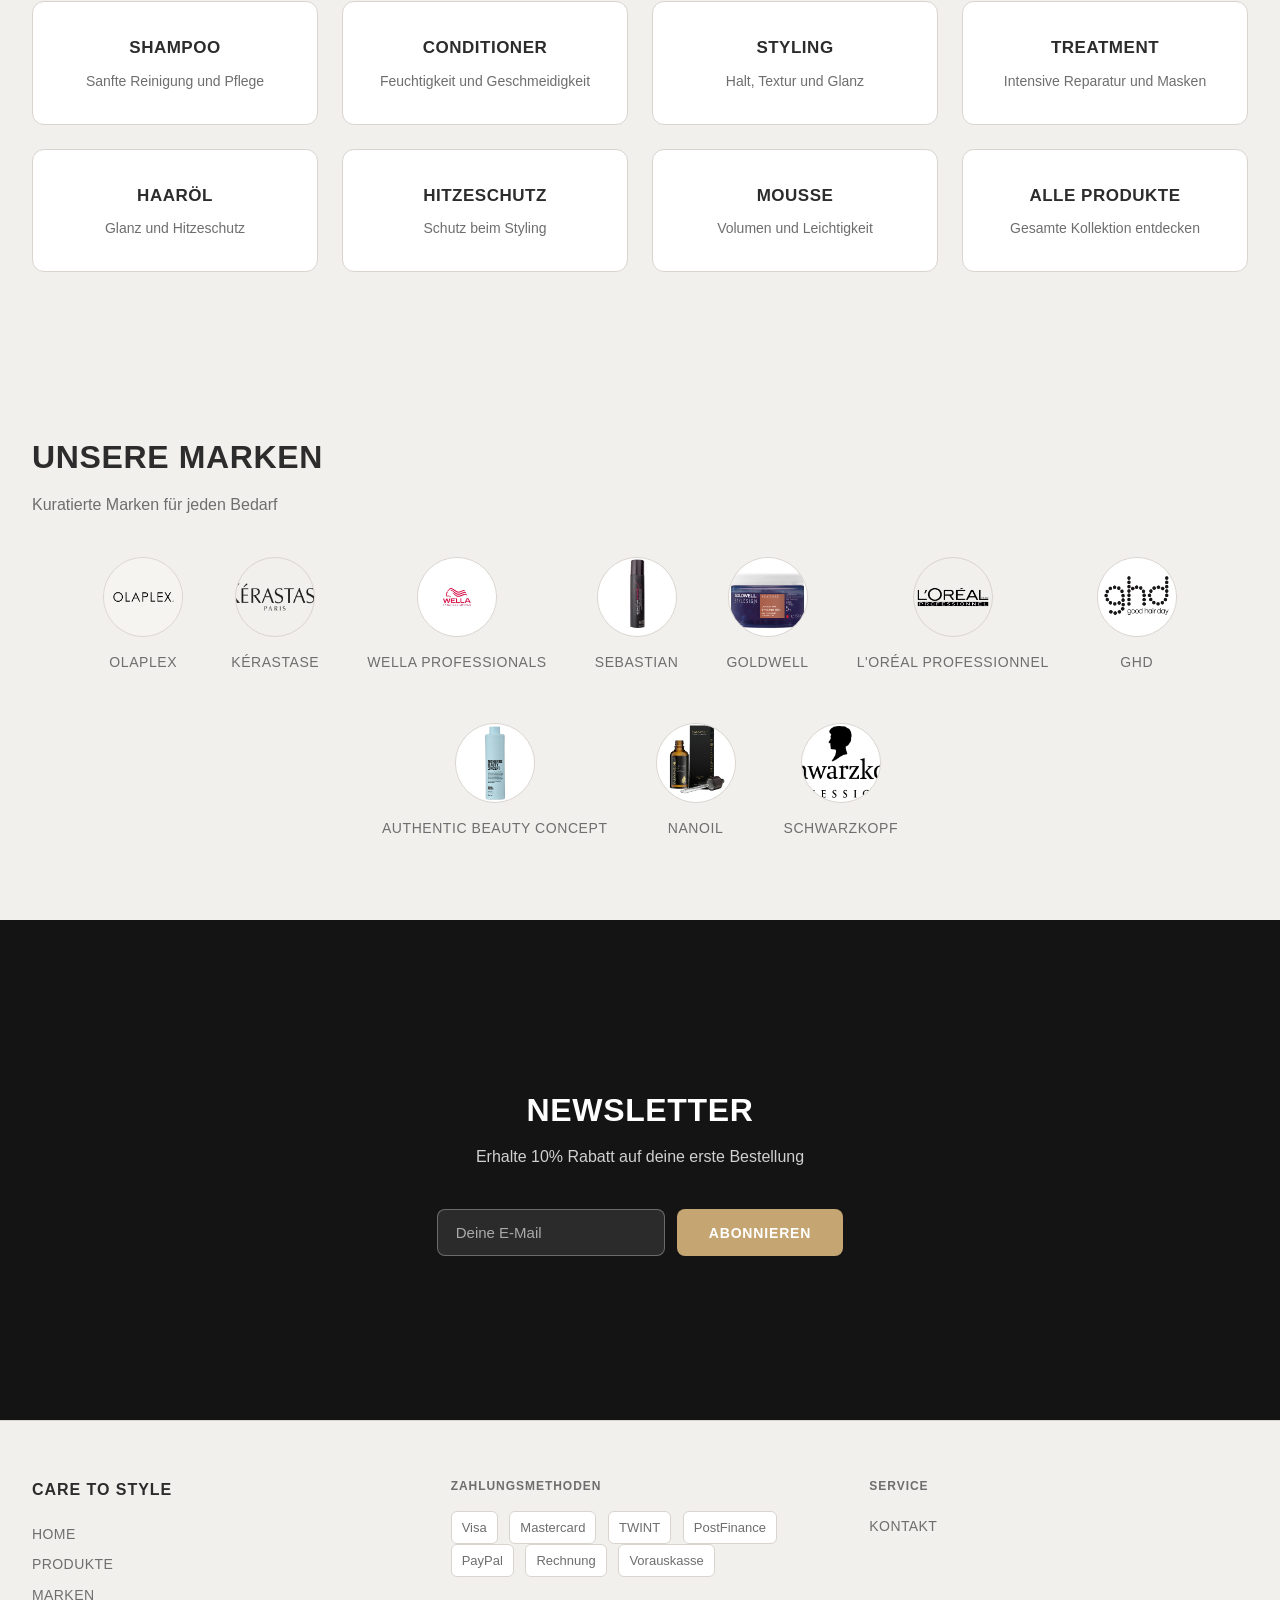
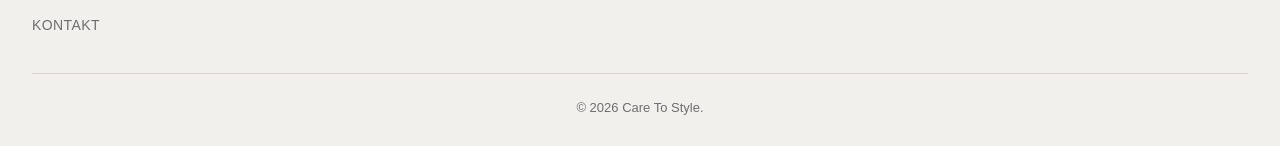
==== commit debc217d: "adjusted font, color, structure, layout" ====
--- a/index.html
+++ b/index.html
@@ -1,342 +1,204 @@
 <!doctype html>
-<html lang="en">
+<html lang="de">
 <head>
     <meta charset="utf-8" />
     <meta name="viewport" content="width=device-width, initial-scale=1" />
-    <title>Haircare Style Shop | Minimal Webshop</title>
-    <meta name="description" content="Haircare & styling webshop with brands for every hairtype. Take the quiz and find your best match." />
+    <title>Care To Style | Premium Haarpflege</title>
+    <meta name="description" content="Entdecke Premium-Haarpflege von Olaplex, Kérastase, Wella Professionals, Goldwell, Sebastian, Schwarzkopf und mehr." />
     <link rel="stylesheet" href="style.css" />
 </head>
 <body>
-<!-- Newsletter popup (CSS-only) -->
-<input id="newsletter-popup" class="newsletter-toggle" type="checkbox" checked aria-hidden="true" />
-<label for="newsletter-popup" class="newsletter-overlay" aria-hidden="true"></label>
-<section class="newsletter-popup" aria-label="Newsletter signup popup" role="dialog" aria-modal="true">
-    <div class="popup-head">
-        <div>
-            <h2 class="popup-title">Join the newsletter</h2>
-            <p class="popup-sub">Get promotions, restocks, and trending routines. No spam.</p>
-        </div>
-        <label for="newsletter-popup" class="popup-close" aria-label="Close newsletter popup">✕</label>
+<a class="skip-link" href="#content">Zum Inhalt</a>
+
+<div id="newsletter-popup" class="newsletter-popup-overlay" style="display:none;">
+    <div class="newsletter-popup-box">
+        <button class="close-btn" onclick="closeNewsletterPopup()">&times;</button>
+        <h2>10% Rabatt sichern</h2>
+        <p>Trage dich in unseren Newsletter ein und erhalte 10% Rabatt auf deine erste Bestellung.</p>
+        <form class="newsletter-popup-form" id="newsletter-popup-form">
+            <input type="email" name="email" placeholder="Deine E-Mail-Adresse" required />
+            <button type="submit" class="btn btn-primary">Anmelden</button>
+        </form>
+        <div class="newsletter-success" id="popup-success" style="display:none;">
+            <h2>✓ Anmeldung bestätigt!</h2>
+            <p>Vielen Dank! Du erhältst bald deinen 10% Rabattcode per E-Mail.</p>
+            <button class="btn btn-primary" onclick="closeNewsletterPopup()">Schliessen</button>
+        </div>
     </div>
-    <form class="popup-form" action="mailto:hello@haircare-style.test" method="post" enctype="text/plain">
-        <div class="field">
-            <label for="newsletter-email-popup">Email</label>
-            <input id="newsletter-email-popup" type="email" name="email" required placeholder="you@example.com" />
-        </div>
-        <button class="primary" type="submit">Subscribe</button>
-    </form>
-</section>
-
-<a class="skip-link" href="#content">Skip to content</a>
+</div>
+
+<div class="top-banner">Kostenloser Versand ab CHF 50</div>
 
 <header>
     <div class="container header-inner">
-        <div class="logo" aria-label="Haircare Style Shop">
-            <span class="logo-mark" aria-hidden="true"></span>
-            <div>
-                <div class="logo-name">Haircare Style</div>
-                <div class="logo-sub">Brands for your texture</div>
-            </div>
-        </div>
-        <nav aria-label="Main navigation">
+        <div class="logo">
+            <span class="logo-name">Care To Style</span>
+        </div>
+        <nav class="main-nav" aria-label="Hauptnavigation">
             <ul>
-                <li><a href="index.html">Home</a></li>
-                <li><a href="products.html">Products</a></li>
-                <li><a href="quiz.html">Quiz</a></li>
-                <li><a href="styling-guide.html">Styling Guide</a></li>
-                <li><a href="contact.html">Contact</a></li>
-                <li><a href="brands.html">Brands</a></li>
+                <li><a href="index.html" class="active">Home</a></li>
+                <li><a href="products.html">Produkte</a></li>
+                <li><a href="brands.html">Marken</a></li>
+                <li><a href="contact.html">Kontakt</a></li>
             </ul>
         </nav>
+        <div class="header-actions">
+            <a href="cart.html" class="cart-icon" aria-label="Warenkorb">
+                <svg width="22" height="22" viewBox="0 0 24 24" fill="none" stroke="currentColor" stroke-width="2" stroke-linecap="round" stroke-linejoin="round"><path d="M6 2L3 6v14a2 2 0 002 2h14a2 2 0 002-2V6l-3-4z"/><line x1="3" y1="6" x2="21" y2="6"/><path d="M16 10a4 4 0 01-8 0"/></svg>
+                <span class="cart-badge" id="cart-count">0</span>
+            </a>
+        </div>
     </div>
 </header>
 
-<main id="content" class="container">
-    <section class="hero" aria-label="Homepage hero">
-        <div class="hero-card">
-            <div class="hero-kicker">Minimal. Modern. Texture-first.</div>
-            <h1 class="hero-title">Your best hair days start here.</h1>
-            <p class="hero-lead">
-                Discover haircare and styling products across price tiers and trend levels. Take the quiz to find the
-                best match for your hairtype, then order directly online.
-            </p>
+<main id="content">
+    <section class="hero">
+        <div class="container">
+            <h1 class="hero-title">Deine Haare. Deine Pflege.</h1>
+            <p class="hero-subtitle">Premium-Produkte von Olaplex, Kérastase, Wella Professionals, L'Oréal Professionnel, Schwarzkopf, ghd und mehr.</p>
             <div class="hero-actions">
-                <a class="btn primary" href="quiz.html">Take the hairtype quiz</a>
-                <a class="btn" href="products.html">Shop all products</a>
-                <a class="btn" href="brands.html">Explore brands</a>
-            </div>
-        </div>
-
-        <aside class="hero-side">
-            <div class="mini-stats">
-                <h2>Quick paths</h2>
-                <div class="chips" role="list" aria-label="Quick product paths">
-                    <span class="chip">Best seller today</span>
-                    <span class="chip">Best choice by hairtype</span>
-                    <span class="chip">Viral routines</span>
-                    <span class="chip">Cheap to luxury</span>
+                <a href="products.html" class="btn btn-primary">Alle Produkte</a>
+            </div>
+        </div>
+    </section>
+
+    <section class="section">
+        <div class="container">
+            <h2 class="section-title">Bestseller</h2>
+            <p class="section-subtitle">Unsere beliebtesten Produkte</p>
+            <div class="product-grid">
+                <a href="product.html#product-1" class="product-card">
+                    <div class="product-image">
+                        <img src="images/1294059-Olaplex-No-4-Bond-Maintenance-Shampoo-250-ml.fbe9b5f9.jpg" alt="Olaplex N° 4 Bond Maintenance Shampoo" />
+                        <span class="product-badge">Bestseller</span>
+                    </div>
+                    <div class="product-info">
+                        <span class="product-brand">Olaplex</span>
+                        <h3 class="product-name">N° 4 Bond Maintenance Shampoo</h3>
+                        <span class="product-price">CHF 18.00</span>
+                    </div>
+                </a>
+                <a href="product.html#product-15" class="product-card">
+                    <div class="product-image">
+                        <img src="images/N° 7 Bonding Oil Haaröl.jpg" alt="Olaplex N° 7 Bonding Oil" />
+                        <span class="product-badge">Bestseller</span>
+                    </div>
+                    <div class="product-info">
+                        <span class="product-brand">Olaplex</span>
+                        <h3 class="product-name">N° 7 Bonding Oil</h3>
+                        <span class="product-price">CHF 17.00</span>
+                    </div>
+                </a>
+                <a href="product.html#product-4" class="product-card">
+                    <div class="product-image">
+                        <img src="images/1631292-Kerastase-Blond-Absolu-Bain-Ultra-Violet-250-ml.1fa622e0.jpg" alt="Kérastase Bain Ultra-Violet" />
+                        <span class="product-badge">Beliebt</span>
+                    </div>
+                    <div class="product-info">
+                        <span class="product-brand">Kérastase</span>
+                        <h3 class="product-name">Bain Ultra-Violet</h3>
+                        <span class="product-price">CHF 24.50</span>
+                    </div>
+                </a>
+                <a href="product.html#product-13" class="product-card">
+                    <div class="product-image">
+                        <img src="images/Rich Hydration Mask.jpg" alt="Olaplex Rich Hydration Mask" />
+                        <span class="product-badge">Neu</span>
+                    </div>
+                    <div class="product-info">
+                        <span class="product-brand">Olaplex</span>
+                        <h3 class="product-name">Rich Hydration Mask</h3>
+                        <span class="product-price">CHF 24.50</span>
+                    </div>
+                </a>
+            </div>
+            <div class="section-link"><a href="products.html" class="btn btn-outline">Alle Produkte ansehen</a></div>
+        </div>
+    </section>
+
+    <section class="section brand-cats">
+        <div class="container">
+            <h2 class="section-title">Nach Kategorie</h2>
+            <p class="section-subtitle">Finde die passende Pflege für dein Haar</p>
+            <div class="brand-grid">
+                <a href="products.html" class="brand-card"><h3>Shampoo</h3><p>Sanfte Reinigung und Pflege</p></a>
+                <a href="products.html" class="brand-card"><h3>Conditioner</h3><p>Feuchtigkeit und Geschmeidigkeit</p></a>
+                <a href="products.html" class="brand-card"><h3>Styling</h3><p>Halt, Textur und Glanz</p></a>
+                <a href="products.html" class="brand-card"><h3>Treatment</h3><p>Intensive Reparatur und Masken</p></a>
+                <a href="products.html" class="brand-card"><h3>Haaröl</h3><p>Glanz und Hitzeschutz</p></a>
+                <a href="products.html" class="brand-card"><h3>Hitzeschutz</h3><p>Schutz beim Styling</p></a>
+                <a href="products.html" class="brand-card"><h3>Mousse</h3><p>Volumen und Leichtigkeit</p></a>
+                <a href="products.html" class="brand-card"><h3>Alle Produkte</h3><p>Gesamte Kollektion entdecken</p></a>
+            </div>
+        </div>
+    </section>
+
+    <section class="section brand-cats">
+        <div class="container">
+            <h2 class="section-title">Unsere Marken</h2>
+            <p class="section-subtitle">Kuratierte Marken für jeden Bedarf</p>
+            <div class="brands-showcase">
+                <div class="brand-item"><img src="images/Olaplex_Logo.png" alt="Olaplex" /><span>Olaplex</span></div>
+                <div class="brand-item"><img src="images/kerastase-logo.png" alt="Kérastase" /><span>Kérastase</span></div>
+                <div class="brand-item"><img src="images/wella-professionals-logo.jpg" alt="Wella Professionals" /><span>Wella Professionals</span></div>
+                <div class="brand-item"><img src="images/Sebastian Re-shaper Hairspray Styling.jpg" alt="Sebastian" /><span>Sebastian</span></div>
+                <div class="brand-item"><img src="images/2616297-Goldwell-StyleSign-Texture-Lagoom-Jam-Styling-Gel-sehr-starker-Halt-150-ml.e99065f8.jpg" alt="Goldwell" /><span>Goldwell</span></div>
+                <div class="brand-item"><img src="images/l-oreal-professionnel-logo-png-transparent.png" alt="L'Oréal Professionnel" /><span>L'Oréal Professionnel</span></div>
+                <div class="brand-item"><img src="images/ghd-logo.png" alt="ghd" /><span>ghd</span></div>
+                <div class="brand-item"><img src="images/1668072-Authentic-Beauty-Concept-Hydrate-Cleanser-300-ml.8c684de9.jpg" alt="Authentic Beauty Concept" /><span>Authentic Beauty Concept</span></div>
+                <div class="brand-item"><img src="images/Nanoil Rizinusöl Haaröl.jpg" alt="Nanoil" /><span>Nanoil</span></div>
+                <div class="brand-item"><img src="images/Schwarzkopf-logo.jpg" alt="Schwarzkopf" /><span>Schwarzkopf</span></div>
+            </div>
+        </div>
+    </section>
+
+    <section class="section newsletter">
+        <div class="container">
+            <div class="newsletter-box">
+                <h2 class="section-title">Newsletter</h2>
+                <p class="section-subtitle">Erhalte 10% Rabatt auf deine erste Bestellung</p>
+                <form class="newsletter-form" id="newsletter-inline-form">
+                    <input type="email" name="email" placeholder="Deine E-Mail" required />
+                    <button type="submit" class="btn btn-primary">Abonnieren</button>
+                </form>
+                <div class="newsletter-inline-success" id="inline-success" style="display:none;">
+                    <p>✓ Erfolgreich angemeldet! Du erhältst deinen 10% Rabattcode per E-Mail.</p>
                 </div>
             </div>
-
-            <div class="mini-stats">
-                <h2>Newsletter (inline)</h2>
-                <p class="popup-sub" style="margin-top:0;">Prefer a quick signup? Add your email here.</p>
-                <form class="popup-form" style="margin-top:12px;" action="mailto:hello@haircare-style.test" method="post" enctype="text/plain">
-                    <div class="field">
-                        <label for="newsletter-email">Email</label>
-                        <input id="newsletter-email" type="email" name="email" required placeholder="you@example.com" />
-                    </div>
-                    <button class="primary" type="submit">Join</button>
-                </form>
-            </div>
-        </aside>
-    </section>
-
-    <section class="section-title">
-        <h2>Featured today</h2>
-        <p>Popular picks, fresh routines, and viral favorites.</p>
-    </section>
-
-    <section class="grid" aria-label="Bestseller products">
-        <article class="card">
-            <div class="card-media">
-                <img src="https://images.unsplash.com/photo-1556906781-9a58d3d4b6b8?auto=format&fit=crop&w=900&q=60" alt="Sea mist style product on a neutral background" />
-            </div>
-            <div class="card-body">
-                <div class="meta-row">
-                    <span class="badge">Bestseller</span>
-                    <span>Wavy</span>
-                    <span>Brand: ManeWave</span>
+        </div>
+    </section>
+</main>
+
+<footer>
+    <div class="container">
+        <div class="footer-grid">
+            <div class="footer-col">
+                <h3>Care To Style</h3>
+                <a href="index.html">Home</a>
+                <a href="products.html">Produkte</a>
+                <a href="brands.html">Marken</a>
+                <a href="contact.html">Kontakt</a>
+            </div>
+            <div class="footer-col">
+                <h4>Zahlungsmethoden</h4>
+                <div class="payment-methods">
+                    <span>Visa</span>
+                    <span>Mastercard</span>
+                    <span>TWINT</span>
+                    <span>PostFinance</span>
+                    <span>PayPal</span>
+                    <span>Rechnung</span>
+                    <span>Vorauskasse</span>
                 </div>
-                <div class="product-title">ManeWave Sea Mist (Heat Protectant)</div>
-                <div class="meta-row" aria-label="Price">
-                    <span class="price">$24.90</span>
-                </div>
-                <div class="actions">
-                    <a class="link-btn primary" href="product.html#p-sea-mist">View details</a>
-                    <a class="link-btn" href="quiz.html">Best for me</a>
-                </div>
-            </div>
-        </article>
-
-        <article class="card">
-            <div class="card-media">
-                <img src="https://images.unsplash.com/photo-1520975693416-35a3a6b7f7e0?auto=format&fit=crop&w=900&q=60" alt="Curly hair care product bottle with soft highlights" />
-            </div>
-            <div class="card-body">
-                <div class="meta-row">
-                    <span class="badge">Best choice</span>
-                    <span>Curly</span>
-                    <span>Brand: CurlCraft</span>
-                </div>
-                <div class="product-title">CurlCraft Cocoa Curl Cream</div>
-                <div class="meta-row">
-                    <span class="price">$32.00</span>
-                </div>
-                <div class="actions">
-                    <a class="link-btn primary" href="product.html#p-cocoa-curl-cream">View details</a>
-                    <a class="link-btn" href="products.html">Shop more</a>
-                </div>
-            </div>
-        </article>
-
-        <article class="card">
-            <div class="card-media">
-                <img src="https://images.unsplash.com/photo-1542903660-97df1d07a5b6?auto=format&fit=crop&w=900&q=60" alt="Hair oil product with a clean studio look" />
-            </div>
-            <div class="card-body">
-                <div class="meta-row">
-                    <span class="badge">Viral routine</span>
-                    <span>Coily</span>
-                    <span>Brand: CoilyKind</span>
-                </div>
-                <div class="product-title">CoilyKind Revive Hair Oil</div>
-                <div class="meta-row">
-                    <span class="price">$44.50</span>
-                </div>
-                <div class="actions">
-                    <a class="link-btn primary" href="product.html#p-revive-oil">View details</a>
-                    <a class="link-btn" href="styling-guide.html">See styling tips</a>
-                </div>
-            </div>
-        </article>
-    </section>
-
-    <section class="section-title">
-        <h2>Best choice by hairtype</h2>
-        <p>One quiz. One match. Start now.</p>
-    </section>
-
-    <section class="grid" aria-label="Best choice by hairtype">
-        <article class="card">
-            <div class="card-media">
-                <img src="https://images.unsplash.com/photo-1526045478516-99145907023c?auto=format&fit=crop&w=900&q=60" alt="Sleek straight hair style" />
-            </div>
-            <div class="card-body">
-                <div class="meta-row"><span class="badge">Straight</span><span>Brand: SilkStraight</span></div>
-                <div class="product-title">Heat Protectant Spray</div>
-                <div class="meta-row"><span class="price">$19.90</span></div>
-                <div class="actions"><a class="link-btn primary" href="product.html#p-heat-protectant">View</a></div>
-            </div>
-        </article>
-
-        <article class="card">
-            <div class="card-media">
-                <img src="https://images.unsplash.com/photo-1533740771643-3c7db3f42f3b?auto=format&fit=crop&w=900&q=60" alt="Wavy hair styling scene" />
-            </div>
-            <div class="card-body">
-                <div class="meta-row"><span class="badge">Wavy</span><span>Brand: ManeWave</span></div>
-                <div class="product-title">Sea Mist (Air-dry friendly)</div>
-                <div class="meta-row"><span class="price">$24.90</span></div>
-                <div class="actions"><a class="link-btn primary" href="product.html#p-sea-mist">View</a></div>
-            </div>
-        </article>
-
-        <article class="card">
-            <div class="card-media">
-                <img src="https://images.unsplash.com/photo-1518779578993-ec3579fee39f?auto=format&fit=crop&w=900&q=60" alt="Curly hair care concept" />
-            </div>
-            <div class="card-body">
-                <div class="meta-row"><span class="badge">Curly</span><span>Brand: CurlCraft</span></div>
-                <div class="product-title">Cocoa Curl Cream</div>
-                <div class="meta-row"><span class="price">$32.00</span></div>
-                <div class="actions"><a class="link-btn primary" href="product.html#p-cocoa-curl-cream">View</a></div>
-            </div>
-        </article>
-
-        <article class="card">
-            <div class="card-media">
-                <img src="https://images.unsplash.com/photo-1524504388940-b1c172a1ee64?auto=format&fit=crop&w=900&q=60" alt="Coily hair and texture shine" />
-            </div>
-            <div class="card-body">
-                <div class="meta-row"><span class="badge">Coily</span><span>Brand: CoilyKind</span></div>
-                <div class="product-title">Revive Hair Oil</div>
-                <div class="meta-row"><span class="price">$44.50</span></div>
-                <div class="actions"><a class="link-btn primary" href="product.html#p-revive-oil">View</a></div>
-            </div>
-        </article>
-
-        <article class="card">
-            <div class="card-media">
-                <img src="https://images.unsplash.com/photo-1520975869018-0b3b1e1b07f9?auto=format&fit=crop&w=900&q=60" alt="Fine hair volume and airy texture" />
-            </div>
-            <div class="card-body">
-                <div class="meta-row"><span class="badge">Fine</span><span>Brand: FineBloom</span></div>
-                <div class="product-title">Volume Foam</div>
-                <div class="meta-row"><span class="price">$21.50</span></div>
-                <div class="actions"><a class="link-btn primary" href="product.html#p-volume-foam">View</a></div>
-            </div>
-        </article>
-    </section>
-
-    <section class="section-title">
-        <h2>Viral & trending</h2>
-        <p>Fresh textures, quick results.</p>
-    </section>
-
-    <section class="grid" aria-label="Viral products">
-        <article class="card">
-            <div class="card-media">
-                <img src="https://images.unsplash.com/photo-1522335789203-aabd1fc54bc9?auto=format&fit=crop&w=900&q=60" alt="Hair mask product concept" />
-            </div>
-            <div class="card-body">
-                <div class="meta-row"><span class="badge">Trending</span><span>Brand: RepairRoot</span></div>
-                <div class="product-title">Protein Mask (Deep Repair)</div>
-                <div class="meta-row"><span class="price">$36.00</span></div>
-                <div class="actions"><a class="link-btn primary" href="product.html#p-protein-mask">View</a></div>
-            </div>
-        </article>
-
-        <article class="card">
-            <div class="card-media">
-                <img src="https://images.unsplash.com/photo-1522337660859-02fbefca4702?auto=format&fit=crop&w=900&q=60" alt="Anti frizz serum concept" />
-            </div>
-            <div class="card-body">
-                <div class="meta-row"><span class="badge">Viral</span><span>Brand: GlossGuard</span></div>
-                <div class="product-title">Anti-Frizz Serum</div>
-                <div class="meta-row"><span class="price">$29.90</span></div>
-                <div class="actions"><a class="link-btn primary" href="product.html#p-anti-frizz-serum">View</a></div>
-            </div>
-        </article>
-
-        <article class="card">
-            <div class="card-media">
-                <img src="https://images.unsplash.com/photo-1544005313-94ddf0286df2?auto=format&fit=crop&w=900&q=60" alt="Twist butter styling concept" />
-            </div>
-            <div class="card-body">
-                <div class="meta-row"><span class="badge">New drop</span><span>Brand: KinkCare</span></div>
-                <div class="product-title">Twist Butter</div>
-                <div class="meta-row"><span class="price">$48.00</span></div>
-                <div class="actions"><a class="link-btn primary" href="product.html#p-twist-butter">View</a></div>
-            </div>
-        </article>
-    </section>
-
-    <section class="section-title">
-        <h2>Browse categories</h2>
-        <p>Quick overview of what you can shop.</p>
-    </section>
-
-    <section class="side-by-side" aria-label="Category overview">
-        <div class="panel">
-            <h3>Shop by hair type</h3>
-            <div class="list">
-                <a href="products.html#all-hairtype"><span>Straight</span><span>Curated</span></a>
-                <a href="products.html#hair-straight"><span>Wavy</span><span>Air-dry friendly</span></a>
-                <a href="products.html#hair-curly"><span>Curly</span><span>Definition</span></a>
-                <a href="products.html#hair-coily"><span>Coily</span><span>Moisture</span></a>
-                <a href="products.html#hair-fine"><span>Fine / Thin</span><span>Volume</span></a>
-            </div>
-        </div>
-
-        <div class="panel">
-            <h3>Shop by product type</h3>
-            <div class="list">
-                <a href="products.html"><span>Shampoo</span><span>Cleanse</span></a>
-                <a href="products.html"><span>Conditioner</span><span>Softness</span></a>
-                <a href="products.html"><span>Mask</span><span>Repair</span></a>
-                <a href="products.html"><span>Styling Gel / Cream</span><span>Hold</span></a>
-                <a href="products.html"><span>Oil / Serum</span><span>Shine</span></a>
-            </div>
-        </div>
-    </section>
-
-    <section class="section-title">
-        <h2>Want your exact match?</h2>
-        <p>Answer one question. Get a best-choice recommendation.</p>
-    </section>
-    <section class="panel">
-        <div class="side-by-side">
-            <div>
-                <h3>Your hairtype quiz</h3>
-                <p class="popup-sub" style="margin:0;">
-                    We’ll recommend a haircare + styling pick by hairtype. Then you can order instantly from the detail page.
-                </p>
-            </div>
-            <div>
-                <a class="btn primary" href="quiz.html">Start quiz</a>
-                <p class="popup-sub" style="margin-top:10px;">Recommended for: Straight, Wavy, Curly, Coily, Fine/Thin.</p>
-            </div>
-        </div>
-    </section>
-</main>
-
-<footer>
-    <div class="container footer-inner">
-        <div>
-            <p style="font-weight:800; color:var(--text);">Haircare Style Shop</p>
-            <p>Grey-white minimal webshop demo. HTML + CSS only.</p>
-        </div>
-        <div class="footer-links" aria-label="Footer links">
-            <a href="products.html">Products</a>
-            <a href="quiz.html">Quiz</a>
-            <a href="styling-guide.html">Styling Guide</a>
-            <a href="contact.html">Contact</a>
-            <a href="brands.html">Brands</a>
-        </div>
+            </div>
+            <div class="footer-col">
+                <h4>Service</h4>
+                <a href="contact.html">Kontakt</a>
+            </div>
+        </div>
+        <div class="footer-bottom"><p>© 2026 Care To Style.</p></div>
     </div>
 </footer>
+<script src="cart.js"></script>
 </body>
 </html>
-
--- a/style.css
+++ b/style.css
@@ -1,835 +1,471 @@
-/* Minimal ecommerce-style haircare webshop styling (custom HTML/CSS only). */
-
-:root{
-    --bg:#ffffff;
-    --panel:#ffffff;
-    --text:#111111;
-    --muted:#5f5f5f;
-    --border:#e5e5e5;
-    --shadow: 0 12px 34px rgba(0,0,0,.06);
-
-    --radius: 14px;
-    --radius-sm: 10px;
-
-    --container: 1200px;
-
-    --focus: #111111;
-}
-
-*{ box-sizing:border-box; }
-html,body{ height:100%; }
-body{
-    margin:0;
-    font-family: ui-sans-serif, system-ui, -apple-system, Segoe UI, Roboto, Helvetica, Arial, "Apple Color Emoji","Segoe UI Emoji";
-    color:var(--text);
-    background:var(--bg);
-    line-height:1.5;
-}
-
-a{ color:inherit; text-decoration:none; }
-a:hover{ text-decoration:underline; text-underline-offset:3px; }
-
-img{ max-width:100%; display:block; }
-
-.skip-link{
-    position:absolute;
-    left:-9999px;
-    top:auto;
-    width:1px;
-    height:1px;
-    overflow:hidden;
-}
-.skip-link:focus{
-    left:16px;
-    top:16px;
-    width:auto;
-    height:auto;
-    padding:10px 12px;
-    background:var(--panel);
-    border:1px solid var(--border);
-    border-radius:999px;
-    z-index:1000;
-    text-decoration:none;
-}
-
-.container{
-    max-width:var(--container);
-    margin:0 auto;
-    padding:0 24px;
-}
+/* Care To Style Webshop */
+
+:root {
+    --bg: #ffffff;
+    --bg-alt: #f2f0ed;
+    --panel: #ffffff;
+    --text: #2c2c2c;
+    --text-muted: #6e6e6e;
+    --border: #d9d4ce;
+    --gold: #c5a572;
+    --gold-dark: #a88b5a;
+    --gold-light: #f5efe7;
+    --radius: 8px;
+    --radius-sm: 6px;
+    --radius-lg: 12px;
+    --container: 1400px;
+    --shadow: 0 4px 20px rgba(0,0,0,0.06);
+    --shadow-hover: 0 8px 30px rgba(197,165,114,0.15);
+    --transition: all 0.2s ease;
+}
+
+* { box-sizing: border-box; margin: 0; padding: 0; }
+html { scroll-behavior: smooth; }
+
+body {
+    font-family: 'Helvetica Neue', Helvetica, Arial, sans-serif;
+    color: var(--text);
+    background: var(--bg);
+    line-height: 1.6;
+    font-size: 16px;
+}
+
+a { color: inherit; text-decoration: none; transition: var(--transition); }
+a:hover { color: var(--gold); }
+img { max-width: 100%; height: auto; display: block; }
+ul { list-style: none; }
+
+.skip-link { position: absolute; left: -9999px; }
+.skip-link:focus {
+    left: 16px; top: 16px; padding: 10px 14px;
+    background: var(--text); color: var(--bg);
+    border-radius: var(--radius); z-index: 1000;
+}
+
+.container { max-width: var(--container); margin: 0 auto; padding: 0 32px; }
 
 /* Header */
-header{
-    position:sticky;
-    top:0;
-    z-index:50;
-    background: #ffffff;
-    border-bottom:1px solid var(--border);
-}
-.header-inner{
-    display:flex;
-    align-items:center;
-    justify-content:space-between;
-    gap:14px;
-    padding:16px 0;
-}
-.logo{
-    display:flex;
-    align-items:baseline;
-    gap:10px;
-}
-.logo-mark{
-    width:12px; height:12px;
-    border-radius:4px;
-    background:var(--text);
-    transform: translateY(-3px);
-}
-.logo-name{
-    font-weight:800;
-    letter-spacing:.02em;
-    text-transform:uppercase;
-}
-.logo-sub{
-    color:var(--muted);
-    font-size:12px;
-    letter-spacing:.08em;
-    text-transform:uppercase;
-}
-
-nav ul{
-    list-style:none;
-    display:flex;
-    gap:22px;
-    padding:0;
-    margin:0;
-    align-items:center;
-    flex-wrap:wrap;
-    justify-content:flex-end;
-}
-nav a{
-    display:inline-flex;
-    padding:8px 0;
-    border-radius:0;
-    border:0;
-    font-size:12px;
-    text-transform:uppercase;
-    letter-spacing:.10em;
-    color:var(--muted);
-}
-nav a:hover{
-    text-decoration:underline;
-    text-underline-offset:7px;
-    color:var(--text);
-    background:transparent;
-}
-
-/* Newsletter popup (CSS-only checkbox hack) */
-.newsletter-toggle{
-    position:absolute;
-    left:-9999px;
-    top:auto;
-}
-.newsletter-popup,
-.newsletter-overlay{
-    display:none;
-}
-.newsletter-toggle:checked ~ .newsletter-overlay{
-    display:block;
-}
-.newsletter-toggle:checked ~ .newsletter-popup{
-    display:block;
-}
-.newsletter-overlay{
-    position:fixed;
-    inset:0;
-    background: rgba(0,0,0,.35);
-    z-index:200;
-}
-.newsletter-popup{
-    position:fixed;
-    left:50%;
-    top:50%;
-    transform:translate(-50%,-50%);
-    width:min(520px, calc(100vw - 24px));
-    z-index:210;
-    background:var(--panel);
-    border:1px solid var(--border);
-    border-radius:var(--radius);
-    box-shadow:var(--shadow);
-    padding:18px;
-}
-.popup-head{
-    display:flex;
-    justify-content:space-between;
-    align-items:flex-start;
-    gap:10px;
-}
-.popup-title{
-    margin:0;
-    font-size:18px;
-    letter-spacing:.01em;
-}
-.popup-sub{
-    margin:8px 0 0;
-    color:var(--muted);
-    font-size:13px;
-}
-.popup-close{
-    appearance:none;
-    border:1px solid var(--border);
-    background:#fff;
-    width:36px;
-    height:36px;
-    border-radius:12px;
-    display:inline-flex;
-    align-items:center;
-    justify-content:center;
-    cursor:pointer;
-    text-decoration:none;
-    color:var(--text);
-    flex:0 0 auto;
-}
-.popup-close:focus{
-    outline:2px solid var(--focus);
-    outline-offset:2px;
-}
-.popup-form{
-    margin-top:14px;
-    display:grid;
-    grid-template-columns: 1fr auto;
-    gap:10px;
-}
-.field{
-    display:flex;
-    flex-direction:column;
-    gap:6px;
-}
-label{
-    font-size:13px;
-    color:var(--muted);
-}
-input[type="email"],
-input[type="text"],
-input[type="number"],
-select,
-textarea{
-    width:100%;
-    padding:11px 12px;
-    border:1px solid var(--border);
-    border-radius:12px;
-    background:#fff;
-    font-size:14px;
-}
-textarea{
-    min-height:110px;
-    resize:vertical;
-}
-button, .btn{
-    padding:11px 14px;
-    border-radius:12px;
-    border:1px solid var(--border);
-    background:#fff;
-    cursor:pointer;
-    font-weight:650;
-}
-button.primary,
-.btn.primary{
-    background:var(--text);
-    color:#fff;
-    border-color: var(--text);
-}
-button:focus{
-    outline:2px solid var(--focus);
-    outline-offset:2px;
-}
-
-/* Page sections */
-main{ padding:34px 0 70px; }
-.hero{
-    display:grid;
-    grid-template-columns: 1.15fr .85fr;
-    gap:26px;
-    align-items:start;
-    margin-top:10px;
-}
-.hero-card{
-    background:#fff;
-    border:1px solid var(--border);
-    border-radius:var(--radius);
-    box-shadow: 0 1px 0 rgba(0,0,0,.02);
-    padding:26px;
-}
-.hero-kicker{
-    color:var(--muted);
-    text-transform:uppercase;
-    letter-spacing:.12em;
-    font-size:12px;
-}
-.hero-title{
-    margin:10px 0 0;
-    font-weight:900;
-    letter-spacing:-.04em;
-    font-size:clamp(34px, 4vw, 56px);
-    line-height:1.03;
-}
-.hero-lead{
-    color:var(--muted);
-    margin:14px 0 0;
-    max-width:56ch;
-}
-.hero-actions{
-    margin-top:20px;
-    display:flex;
-    flex-wrap:wrap;
-    gap:12px;
-}
-.hero-side{
-    display:flex;
-    flex-direction:column;
-    gap:12px;
-}
-.mini-stats{
-    background: #fff;
-    border:1px solid var(--border);
-    border-radius:var(--radius);
-    padding:16px;
-}
-.mini-stats h2{
-    margin:0 0 10px;
-    font-size:14px;
-    text-transform:uppercase;
-    letter-spacing:.08em;
-    color:var(--muted);
-}
-.chips{
-    display:flex;
-    flex-wrap:wrap;
-    gap:8px;
-}
-.chip{
-    padding:8px 10px;
-    border-radius:999px;
-    border:1px solid var(--border);
-    background:#f7f7f7;
-    font-size:13px;
-    color:var(--muted);
-}
-
-.section-title{
-    display:flex;
-    align-items:baseline;
-    justify-content:space-between;
-    gap:12px;
-    margin:44px 0 16px;
-}
-.section-title h2{
-    margin:0;
-    font-size:20px;
-    letter-spacing:.01em;
-    font-weight:900;
-}
-.section-title p{
-    margin:0;
-    color:var(--muted);
-    font-size:13px;
-}
-
-.grid{
-    display:grid;
-    grid-template-columns: repeat(12, 1fr);
-    gap:18px;
-}
-.card{
-    grid-column: span 4;
-    background:var(--panel);
-    border:1px solid var(--border);
-    border-radius:var(--radius);
-    overflow:hidden;
-    transition: transform .12s ease, border-color .12s ease, box-shadow .12s ease;
-}
-.card:hover{
-    transform: translateY(-2px);
-    border-color:#cfcfcf;
-    box-shadow: 0 12px 30px rgba(0,0,0,.06);
-}
-.card .card-media{
-    background: #f3f3f3;
-    aspect-ratio: 4/3;
-}
-.card .card-media img{
-    width:100%;
-    height:100%;
-    object-fit:cover;
-}
-.card .card-body{
-    padding:14px;
-}
-.card .meta-row{
-    display:flex;
-    flex-wrap:wrap;
-    gap:8px;
-    align-items:center;
-    color:var(--muted);
-    font-size:12px;
-}
-.badge{
-    border:1px solid var(--border);
-    background:#f7f7f7;
-    padding:6px 10px;
-    border-radius:999px;
-    font-size:12px;
-    color:var(--muted);
-}
-.product-title{
-    margin:10px 0 6px;
-    font-weight:900;
-    letter-spacing:.01em;
-    font-size:16px;
-}
-.price{
-    font-weight:900;
-}
-.card .actions{
-    display:flex;
-    gap:10px;
-    margin-top:12px;
-    flex-wrap:wrap;
-}
-.link-btn{
-    display:inline-flex;
-    padding:10px 12px;
-    border-radius:12px;
-    border:1px solid var(--border);
-    background:#fff;
-    font-weight:800;
-    font-size:14px;
-}
-.link-btn.primary{
-    background:var(--text);
-    color:#fff;
-    border-color:var(--text);
-}
-
-.side-by-side{
-    display:grid;
-    grid-template-columns: 1fr 1fr;
-    gap:14px;
-}
-.panel{
-    background:#fff;
-    border:1px solid var(--border);
-    border-radius:var(--radius);
-    padding:16px;
-}
-.panel h3{
-    margin:0 0 10px;
-    font-size:14px;
-    text-transform:uppercase;
-    letter-spacing:.08em;
-    color:var(--muted);
-}
-.list{
-    display:flex;
-    flex-direction:column;
-    gap:10px;
-}
-.list a{
-    display:flex;
-    justify-content:space-between;
-    gap:10px;
-    padding:10px 12px;
-    border-radius:12px;
-    border:1px solid var(--border);
-    background:rgba(255,255,255,.65);
-    color:var(--muted);
-    font-size:14px;
-}
-.list a:hover{
-    text-decoration:none;
-    border-color: #cfcfcf;
-}
-
-/* Filters */
-.view-toggle{
-    display:flex;
-    gap:10px;
-    flex-wrap:wrap;
-    margin:10px 0 14px;
-}
-.view-toggle label{
-    cursor:pointer;
-    border:1px solid var(--border);
-    background:rgba(255,255,255,.7);
-    padding:10px 12px;
-    border-radius:999px;
-    color:var(--muted);
-    user-select:none;
-}
-.view-radio{
-    position:absolute;
-    left:-9999px;
-    width:1px;
-    height:1px;
-    overflow:hidden;
-}
-.view-hair,
-.view-brand{
-    display:none;
-}
-#view-hair:checked ~ .view-hair{ display:block; }
-#view-brand:checked ~ .view-brand{ display:block; }
-
-.filter-group{
-    display:flex;
-    flex-wrap:wrap;
-    gap:10px;
-    margin:0 0 14px;
-}
-.product-controls input[type="radio"]{
-    position:absolute;
-    left:-9999px;
-    width:1px;
-    height:1px;
-    overflow:hidden;
-}
-.filter-option{
-    display:flex;
-    align-items:center;
-    gap:10px;
-    padding:10px 12px;
-    border-radius:999px;
-    border:1px solid var(--border);
-    background:rgba(255,255,255,.7);
-    color:var(--muted);
-}
-.filter-option input{
-    width:16px;
-    height:16px;
-    accent-color: var(--text);
-}
-
-.product-grid .card{ grid-column: span 4; }
-
-/* Hairtype grid visibility rules (CSS-only) */
-.product-grid .card{ display:none; }
-
-#hair-all:checked ~ .product-grid .card{ display:block; }
-#hair-straight:checked ~ .product-grid .card.hair-straight{ display:block; }
-#hair-wavy:checked ~ .product-grid .card.hair-wavy{ display:block; }
-#hair-curly:checked ~ .product-grid .card.hair-curly{ display:block; }
-#hair-coily:checked ~ .product-grid .card.hair-coily{ display:block; }
-#hair-fine:checked ~ .product-grid .card.hair-fine{ display:block; }
-
-/* Brand grid visibility rules (CSS-only) */
-#brand-all:checked ~ .product-grid .card{ display:block; }
-#brand-manes:checked ~ .product-grid .card.brand-manes{ display:block; }
-#brand-curlcraft:checked ~ .product-grid .card.brand-curlcraft{ display:block; }
-#brand-coilykind:checked ~ .product-grid .card.brand-coilykind{ display:block; }
-#brand-silkstraight:checked ~ .product-grid .card.brand-silkstraight{ display:block; }
-#brand-finebloom:checked ~ .product-grid .card.brand-finebloom{ display:block; }
-#brand-repairroot:checked ~ .product-grid .card.brand-repairroot{ display:block; }
-#brand-glossguard:checked ~ .product-grid .card.brand-glossguard{ display:block; }
-#brand-scalpcalm:checked ~ .product-grid .card.brand-scalpcalm{ display:block; }
-#brand-luxlather:checked ~ .product-grid .card.brand-luxlather{ display:block; }
-#brand-kinkcare:checked ~ .product-grid .card.brand-kinkcare{ display:block; }
-#brand-straightline:checked ~ .product-grid .card.brand-straightline{ display:block; }
-#brand-curlLab:checked ~ .product-grid .card.brand-curlLab{ display:block; }
-
-/* Product detail page with :target sections */
-.detail-switcher{
-    display:flex;
-    flex-wrap:wrap;
-    gap:10px;
-    margin:10px 0 16px;
-}
-.detail-switcher a{
-    border:1px solid var(--border);
-    background:#fff;
-    padding:10px 12px;
-    border-radius:999px;
-    color:var(--muted);
-    font-size:14px;
-}
-.detail-switcher a:hover{
-    border-color:#cfcfcf;
-    color:var(--text);
-    text-decoration:underline;
-    text-underline-offset:6px;
-}
-
-.product-detail{
-    display:none;
-}
-.product-detail:target{
-    display:block;
-}
-.product-detail:first-child{
-    /* show a default if no hash is present */
-    display:block;
-}
-.detail-layout{
-    display:grid;
-    grid-template-columns: 1fr 1fr;
-    gap:18px;
-}
-
-/* Quiz page (CSS-only) */
-.quiz-intro{
-    background:var(--panel);
-    border:1px solid var(--border);
-    border-radius:var(--radius);
-    padding:16px;
-}
-.quiz-form{
-    margin-top:14px;
-    display:grid;
-    grid-template-columns: 1fr 1fr;
-    gap:14px;
-}
-.quiz-form > input[type="radio"]{
-    position:absolute;
-    left:-9999px;
-    width:1px;
-    height:1px;
-    overflow:hidden;
-}
-.quiz-options{
-    padding:16px;
-    border:1px solid var(--border);
-    background:#fff;
-    border-radius:var(--radius);
-}
-.radio-grid{
-    display:grid;
-    grid-template-columns: 1fr;
-    gap:10px;
-    margin-top:12px;
-}
-.radio-choice{
-    display:flex;
-    gap:10px;
-    align-items:flex-start;
-    padding:10px 12px;
-    border-radius:12px;
-    border:1px solid var(--border);
-    background:#fff;
-}
-.radio-choice input{
-    width:18px;
-    height:18px;
-    margin-top:2px;
-    accent-color: var(--text);
-}
-.quiz-results{
-    position:relative;
-}
-.quiz-result{
-    display:none;
-    background:var(--panel);
-    border:1px solid var(--border);
-    border-radius:var(--radius);
-    padding:16px;
-    margin-top:14px;
-}
-#q-straight:checked ~ .quiz-results .quiz-result.straight,
-#q-wavy:checked ~ .quiz-results .quiz-result.wavy,
-#q-curly:checked ~ .quiz-results .quiz-result.curly,
-#q-coily:checked ~ .quiz-results .quiz-result.coily,
-#q-fine:checked ~ .quiz-results .quiz-result.fine{
-    display:block;
-}
-
-.gallery{
-    display:grid;
-    grid-template-columns: 1fr;
-    gap:12px;
-}
-.gallery-main{
-    aspect-ratio: 4/3;
-    background:#efefef;
-    border-radius:var(--radius);
-    border:1px solid var(--border);
-    overflow:hidden;
-}
-.gallery-main img{
-    width:100%;
-    height:100%;
-    object-fit:cover;
-}
-.thumbs{
-    display:grid;
-    grid-template-columns: repeat(3, 1fr);
-    gap:10px;
-}
-.thumb{
-    aspect-ratio: 1/1;
-    border-radius:12px;
-    border:1px solid var(--border);
-    overflow:hidden;
-    background:#efefef;
-}
-.thumb img{ width:100%; height:100%; object-fit:cover; }
-.detail-info h1{
-    margin:0;
-    font-size:clamp(28px, 3vw, 38px);
-    letter-spacing:-.03em;
-    line-height:1.05;
-}
-.detail-info .sub{
-    color:var(--muted);
-    margin-top:8px;
-}
-.specs{
-    display:flex;
-    flex-wrap:wrap;
-    gap:10px;
-    margin:14px 0 10px;
-}
-.specs .badge{ font-size:13px; }
-.detail-info .desc{
-    color:var(--muted);
-    margin:12px 0 0;
-}
-.detail-actions{
-    margin-top:14px;
-    display:flex;
-    flex-wrap:wrap;
-    gap:10px;
-}
-
-/* Order form */
-.order-panel{
-    background:#fff;
-    border:1px solid var(--border);
-    border-radius:var(--radius);
-    padding:16px;
-    margin-top:18px;
-}
-.order-panel h2{
-    margin:0 0 12px;
-    font-size:16px;
-    letter-spacing:.01em;
-}
-.order-grid{
-    display:grid;
-    grid-template-columns: 1fr 1fr;
-    gap:12px;
-}
-.order-grid .full{
-    grid-column: 1 / -1;
-}
+header {
+    position: sticky; top: 0; z-index: 50;
+    background: var(--bg); border-bottom: 1px solid var(--border);
+}
+.header-inner {
+    display: flex; align-items: center; justify-content: space-between;
+    padding: 20px 0;
+}
+.logo { display: flex; align-items: center; gap: 12px; }
+.logo-mark { width: 32px; height: 32px; border-radius: 50%; background: var(--gold); }
+.logo-name { font-weight: 700; font-size: 18px; letter-spacing: 0.1em; text-transform: uppercase; }
+
+/* Nav */
+.main-nav { position: absolute; left: 50%; transform: translateX(-50%); }
+.main-nav ul { display: flex; gap: 36px; }
+.main-nav a {
+    font-size: 13px; font-weight: 600; color: var(--text-muted);
+    padding: 8px 0; border-bottom: 2px solid transparent;
+    text-transform: uppercase; letter-spacing: 0.08em;
+}
+.main-nav a:hover, .main-nav a.active { color: var(--gold); border-bottom-color: var(--gold); }
+
+.header-actions { display: flex; align-items: center; gap: 12px; }
+
+/* Cart Icon */
+.cart-icon { position: relative; display: flex; align-items: center; color: var(--text-muted); transition: var(--transition); }
+.cart-icon:hover, .cart-icon.active { color: var(--gold); }
+.cart-badge {
+    display: none; position: absolute; top: -8px; right: -10px;
+    background: var(--gold); color: #fff; font-size: 11px; font-weight: 700;
+    min-width: 18px; height: 18px; border-radius: 999px;
+    align-items: center; justify-content: center; padding: 0 4px;
+}
+
+
+/* Top Banner */
+.top-banner {
+    background: var(--gold); color: #fff;
+    text-align: center; padding: 10px;
+    font-size: 13px; font-weight: 500;
+    text-transform: uppercase; letter-spacing: 0.08em;
+}
+
+/* Hero */
+.hero {
+    padding: 120px 0;
+    background: linear-gradient(135deg, var(--bg-alt) 0%, var(--gold-light) 100%);
+    text-align: center;
+}
+.hero-title { font-size: clamp(40px, 6vw, 72px); font-weight: 800; margin: 0 0 20px; line-height: 1.05; text-transform: uppercase; letter-spacing: 0.02em; }
+.hero-subtitle { font-size: 20px; color: var(--text-muted); margin: 0 0 40px; max-width: 650px; margin-inline: auto; }
+.hero-actions { display: flex; gap: 16px; justify-content: center; }
+
+/* Buttons */
+.btn {
+    display: inline-flex; align-items: center; justify-content: center;
+    padding: 14px 32px; font-size: 14px; font-weight: 600;
+    border-radius: var(--radius); border: none; cursor: pointer;
+    transition: var(--transition); text-transform: uppercase; letter-spacing: 0.06em;
+}
+.btn-primary { background: var(--gold); color: #fff; }
+.btn-primary:hover { background: var(--gold-dark); transform: translateY(-1px); }
+.btn-outline { background: transparent; color: var(--gold); border: 1px solid var(--gold); }
+.btn-outline:hover { border-color: var(--gold-dark); background: var(--gold-light); }
+
+/* Sections */
+.section { padding: 80px 0; }
+.section-title { font-size: 32px; font-weight: 700; margin: 0 0 8px; text-transform: uppercase; letter-spacing: 0.02em; }
+.section-subtitle { font-size: 16px; color: var(--text-muted); margin: 0 0 40px; }
+.section-link { text-align: center; margin-top: 48px; }
+
+/* Brand Categories */
+.brand-cats { background: var(--bg-alt); }
+.brand-grid { display: grid; grid-template-columns: repeat(4, 1fr); gap: 24px; }
+.brand-card {
+    background: var(--bg); border: 1px solid var(--border);
+    border-radius: var(--radius-lg); padding: 32px 24px;
+    text-align: center; transition: var(--transition);
+}
+.brand-card:hover { border-color: var(--gold); box-shadow: var(--shadow-hover); transform: translateY(-2px); }
+.brand-icon { font-size: 36px; margin-bottom: 14px; }
+.brand-card h3 { font-size: 17px; font-weight: 600; margin: 0 0 8px; text-transform: uppercase; letter-spacing: 0.03em; }
+.brand-card p { font-size: 14px; color: var(--text-muted); margin: 0; }
+
+/* Product Grid */
+.product-grid { display: grid; grid-template-columns: repeat(4, 1fr); gap: 24px; }
+.product-card {
+    background: var(--bg); border: 1px solid var(--border);
+    border-radius: var(--radius-lg); overflow: hidden; transition: var(--transition);
+    display: flex; flex-direction: column;
+}
+.product-card:hover { box-shadow: var(--shadow-hover); transform: translateY(-2px); }
+.product-image-link { display: block; color: inherit; text-decoration: none; }
+.product-image { position: relative; aspect-ratio: 1; overflow: hidden; background: var(--bg-alt); }
+.product-image img { width: 100%; height: 100%; object-fit: cover; transition: var(--transition); }
+.product-card:hover .product-image-link img { transform: scale(1.04); }
+.product-badge {
+    position: absolute; top: 12px; left: 12px;
+    background: var(--gold); color: #fff;
+    padding: 4px 10px; border-radius: 999px;
+    font-size: 11px; font-weight: 600; text-transform: uppercase;
+}
+.product-info { padding: 18px; }
+.product-brand { font-size: 12px; color: var(--text-muted); text-transform: uppercase; letter-spacing: 0.05em; }
+.product-name { font-size: 15px; font-weight: 600; margin: 6px 0; }
+.product-price { font-size: 17px; font-weight: 700; }
+.product-card-actions { padding: 0 18px 18px; }
+.product-card-actions .btn { width: 100%; }
+.btn-sm { padding: 10px 16px; font-size: 12px; }
+
+/* Brands Showcase */
+.brands-showcase { display: flex; justify-content: center; gap: 48px; flex-wrap: wrap; }
+.brand-item { text-align: center; }
+.brand-item img {
+    width: 80px; height: 80px; border-radius: 50%;
+    object-fit: cover; margin: 0 auto 12px; border: 1px solid var(--border);
+}
+.brand-item span { font-size: 14px; color: var(--text-muted); text-transform: uppercase; letter-spacing: 0.04em; }
+
+/* Newsletter */
+.newsletter {
+    position: relative;
+    background: var(--text);
+    min-height: 500px;
+    display: flex;
+    align-items: center;
+}
+.newsletter::before {
+    content: '';
+    position: absolute; inset: 0;
+    background: rgba(0,0,0,0.55);
+}
+.newsletter-box { position: relative; z-index: 1; max-width: 550px; text-align: center; color: #fff; }
+.newsletter-box .section-title { color: #fff; }
+.newsletter-box .section-subtitle { color: rgba(255,255,255,0.8); }
+.newsletter-form { display: flex; gap: 12px; margin-top: 28px; }
+.newsletter-form input {
+    flex: 1; padding: 14px 18px; border: 1px solid rgba(255,255,255,0.3);
+    border-radius: var(--radius); font-size: 15px; background: rgba(255,255,255,0.1);
+    color: #fff;
+}
+.newsletter-form input::placeholder { color: rgba(255,255,255,0.6); }
+.newsletter-form input:focus { outline: none; border-color: var(--gold); background: rgba(255,255,255,0.15); }
+
+/* Product Filter */
+.product-filter { display: flex; gap: 12px; margin-bottom: 40px; flex-wrap: wrap; justify-content: center; }
+.filter-btn {
+    padding: 10px 20px; background: var(--bg); border: 1px solid var(--border);
+    border-radius: 999px; font-size: 13px; font-weight: 600;
+    color: var(--text-muted); cursor: pointer; transition: var(--transition);
+    text-transform: uppercase; letter-spacing: 0.04em;
+}
+.filter-btn:hover { background: var(--gold-light); color: var(--gold); border-color: var(--gold); }
+.filter-btn.active { background: var(--gold); color: #fff; border-color: var(--gold); }
+
+/* Product Detail */
+.product-detail { padding: 40px 0; }
+.product-detail-grid { display: grid; grid-template-columns: 1fr 1fr; gap: 48px; margin-bottom: 48px; }
+.product-detail-grid img { width: 100%; height: auto; }
+.product-gallery { border-radius: var(--radius-lg); overflow: hidden; background: var(--bg-alt); }
+.product-gallery img { width: 100%; aspect-ratio: 1; object-fit: cover; }
+.product-info-detail h1 { font-size: 28px; font-weight: 700; margin: 0 0 8px; }
+.product-info-detail .price { font-size: 24px; font-weight: 700; margin: 0 0 16px; }
+.product-info-detail .description { font-size: 14px; color: var(--text-muted); margin: 0 0 24px; line-height: 1.7; }
+.product-meta { display: flex; gap: 12px; margin-bottom: 24px; }
+.badge {
+    padding: 6px 12px; background: var(--bg-alt); border: 1px solid var(--border);
+    border-radius: var(--radius-sm); font-size: 12px; font-weight: 500;
+}
+/* Order Form */
+.order-form { background: var(--bg-alt); border: 1px solid var(--border); border-radius: var(--radius-lg); padding: 32px; }
+.order-form h2 { font-size: 20px; font-weight: 600; margin: 0 0 24px; }
+.form-grid { display: grid; grid-template-columns: 1fr 1fr; gap: 16px; }
+.form-group { display: flex; flex-direction: column; gap: 6px; }
+.form-group.full { grid-column: 1 / -1; }
+.form-group label { font-size: 13px; font-weight: 500; }
+.form-group input, .form-group select, .form-group textarea {
+    padding: 12px 14px; border: 1px solid var(--border); border-radius: var(--radius);
+    font-size: 15px; font-family: inherit; background: var(--bg);
+    width: 100%; box-sizing: border-box;
+}
+.form-group input:focus, .form-group select:focus, .form-group textarea:focus { outline: none; border-color: var(--gold); }
+.form-group textarea { min-height: 100px; resize: vertical; }
+.form-actions { margin-top: 20px; }
+
+/* Contact */
+.contact-form { max-width: 900px; margin: 0 auto; background: var(--bg-alt); border: 1px solid var(--border); border-radius: var(--radius-lg); padding: 32px; }
+.contact-form-wide { padding: 48px; }
+.contact-form h2 { font-size: 20px; margin: 0 0 24px; }
+.form-grid-wide { display: grid; grid-template-columns: repeat(2, 1fr); gap: 16px; }
+.form-grid-wide .form-group.full { grid-column: 1 / -1; }
+
+/* Brands */
+.brand-grid-container { display: grid; grid-template-columns: repeat(4, 1fr); gap: 20px; }
+.brand-card-detail {
+    background: var(--bg); border: 1px solid var(--border);
+    border-radius: var(--radius-lg); overflow: hidden; transition: var(--transition);
+}
+.brand-card-detail:hover { box-shadow: var(--shadow-hover); transform: translateY(-2px); }
+.brand-card-detail img { width: 100%; aspect-ratio: 1; object-fit: cover; }
+.brand-card-detail .info { padding: 20px; }
+.brand-card-detail h3 { font-size: 18px; margin: 0 0 6px; }
+.brand-card-detail p { font-size: 13px; color: var(--text-muted); margin: 0 0 10px; }
+.brand-card-detail .price { font-weight: 700; font-size: 15px; }
+.brand-category {
+    display: inline-block; padding: 4px 10px; background: var(--bg-alt);
+    border-radius: var(--radius-sm); font-size: 11px; font-weight: 500; margin-bottom: 10px;
+}
+.brand-category.trending { background: var(--gold-light); color: var(--gold-dark); }
+.brand-category.premium { background: #e0e7ff; color: #3730a3; }
+.brand-category.affordable { background: #dcfce7; color: #166534; }
+.brand-category.celebrity { background: #fce7f3; color: #9d174d; }
+
+/* Newsletter Popup */
+.newsletter-popup-overlay {
+    display: none; position: fixed; inset: 0;
+    background: rgba(0,0,0,0.5); z-index: 1000;
+    align-items: center; justify-content: center;
+}
+.newsletter-popup-overlay.active { display: flex; }
+.newsletter-popup-box {
+    background: var(--bg); border-radius: var(--radius-lg);
+    padding: 48px 40px; max-width: 480px; width: 90%; text-align: center;
+    box-shadow: var(--shadow-hover); position: relative;
+}
+.newsletter-popup-box h2 { font-size: 24px; font-weight: 700; margin: 0 0 8px; }
+.newsletter-popup-box p { font-size: 14px; color: var(--text-muted); margin: 0 0 24px; }
+.newsletter-popup-box .close-btn {
+    position: absolute; top: 12px; right: 16px;
+    font-size: 24px; color: var(--text-muted); cursor: pointer;
+    line-height: 1; text-decoration: none;
+}
+.newsletter-popup-box .close-btn:hover { color: var(--text); }
+.newsletter-popup-form { display: flex; gap: 12px; margin-top: 20px; }
+.newsletter-popup-form input {
+    flex: 1; padding: 12px 16px; border: 1px solid var(--border);
+    border-radius: var(--radius); font-size: 14px; background: var(--bg);
+}
+.newsletter-popup-form input:focus { outline: none; border-color: var(--gold); }
+.newsletter-success { text-align: center; }
+.newsletter-success h2 { color: var(--gold); margin-bottom: 12px; }
+.newsletter-success p { color: var(--text-muted); margin-bottom: 24px; }
+.newsletter-inline-success { text-align: center; padding: 16px; background: rgba(255,255,255,0.1); border-radius: var(--radius); margin-top: 16px; }
+.newsletter-inline-success p { color: #fff; margin: 0; }
+.contact-success { text-align: center; padding: 40px; background: var(--bg); border-radius: var(--radius-lg); margin-top: 24px; }
+.contact-success h2 { color: var(--gold); margin-bottom: 12px; }
+.contact-success p { color: var(--text-muted); margin-bottom: 24px; }
+
+/* Brand Logos */
+.brand-logo {
+    display: flex; align-items: center; justify-content: center;
+    width: 100%; height: 80px; margin-bottom: 16px;
+    font-size: 22px; font-weight: 800; letter-spacing: 0.04em;
+    text-transform: uppercase; color: var(--text);
+    background: var(--bg-alt); border-radius: var(--radius);
+}
+.brand-logo img {
+    max-width: 80%; max-height: 60px; object-fit: contain;
+}
+.brand-card .info { text-align: left; padding-top: 4px; }
+.brand-card img + .info, .brand-card .brand-logo + .info { text-align: left; }
+
+/* FAQ */
+.faq-list { max-width: 800px; margin: 0 auto; }
+.faq-item {
+    border: 1px solid var(--border); border-radius: var(--radius);
+    margin-bottom: 12px; background: var(--bg); overflow: hidden;
+}
+.faq-item summary {
+    padding: 18px 24px; font-size: 15px; font-weight: 600;
+    cursor: pointer; list-style: none; display: flex;
+    justify-content: space-between; align-items: center;
+}
+.faq-item summary::-webkit-details-marker { display: none; }
+.faq-item summary::after {
+    content: '+'; font-size: 20px; font-weight: 300; color: var(--gold);
+    transition: transform 0.2s ease;
+}
+.faq-item[open] summary::after { content: '−'; }
+.faq-item summary:hover { background: var(--gold-light); }
+.faq-item .faq-answer {
+    padding: 0 24px 18px; font-size: 14px;
+    color: var(--text-muted); line-height: 1.7;
+}
+
+/* Cart Page */
+.cart-container { max-width: 800px; margin: 0 auto; }
+.cart-empty { text-align: center; padding: 60px 0; }
+.cart-empty p { font-size: 18px; color: var(--text-muted); margin: 0 0 24px; }
+.cart-item {
+    display: flex; align-items: center; gap: 16px;
+    padding: 20px 24px; background: var(--bg-alt);
+    border: 1px solid var(--border); border-radius: var(--radius);
+    margin-bottom: 12px;
+}
+.cart-item-info { flex: 1; }
+.cart-item-info h3 { font-size: 15px; font-weight: 600; margin: 0 0 4px; }
+.cart-item-info .cart-item-price { font-size: 13px; color: var(--text-muted); }
+.cart-item-controls { display: flex; align-items: center; gap: 8px; }
+.qty-btn {
+    width: 32px; height: 32px; border: 1px solid var(--border);
+    border-radius: var(--radius-sm); background: var(--bg);
+    font-size: 16px; font-weight: 600; cursor: pointer;
+    display: flex; align-items: center; justify-content: center;
+    color: var(--text); transition: var(--transition);
+}
+.qty-btn:hover { border-color: var(--gold); color: var(--gold); }
+.qty-display { min-width: 24px; text-align: center; font-weight: 600; font-size: 15px; }
+.cart-item-subtotal { font-weight: 700; font-size: 15px; min-width: 80px; text-align: right; }
+.cart-remove {
+    background: none; border: none; font-size: 22px; color: var(--text-muted);
+    cursor: pointer; padding: 4px 8px; transition: var(--transition);
+}
+.cart-remove:hover { color: #c0392b; }
+.cart-total {
+    display: flex; justify-content: space-between; align-items: center;
+    padding: 20px 0; font-size: 18px; font-weight: 700;
+    border-top: 2px solid var(--text); margin-top: 8px;
+}
+.cart-actions { display: flex; gap: 16px; justify-content: center; margin-top: 24px; }
+
+/* Thank You Page */
+.thankyou-page { text-align: center; padding: 80px 0; max-width: 600px; margin: 0 auto; }
+.thankyou-icon { color: var(--gold); margin-bottom: 24px; }
+.thankyou-page h1 { font-size: 32px; font-weight: 700; margin: 0 0 12px; }
+.thankyou-page p { font-size: 16px; color: var(--text-muted); margin: 0 0 32px; line-height: 1.7; }
 
 /* Footer */
-footer{
-    border-top:1px solid var(--border);
-    background:#fff;
-}
-.footer-inner{
-    padding:24px 0;
-    display:flex;
-    flex-wrap:wrap;
-    gap:16px;
-    align-items:flex-start;
-    justify-content:space-between;
-}
-.footer-inner p{
-    margin:0;
-    color:var(--muted);
-    font-size:13px;
-}
-.footer-links{
-    display:flex;
-    gap:14px;
-    flex-wrap:wrap;
-}
-.footer-links a{
-    color:var(--muted);
-    font-size:13px;
-}
-.footer-links a:hover{ color:var(--text); }
-
-/* Styling guide + brand pages */
-.social-grid{
-    display:grid;
-    grid-template-columns: repeat(12, 1fr);
-    gap:14px;
-}
-.social-card{
-    grid-column: span 4;
-    background:var(--panel);
-    border:1px solid var(--border);
-    border-radius:var(--radius);
-    padding:16px;
-}
-.social-card h3{
-    margin:0 0 8px;
-    font-size:16px;
-}
-.social-card p{
-    margin:0 0 12px;
-    color:var(--muted);
-}
-.iframe{
-    width:100%;
-    aspect-ratio: 16/9;
-    border:1px solid var(--border);
-    border-radius:var(--radius);
-    background:#fff;
-}
-
-.brands-grid{
-    display:grid;
-    grid-template-columns: repeat(12, 1fr);
-    gap:14px;
-}
-.brand-card{
-    grid-column: span 3;
-    background:var(--panel);
-    border:1px solid var(--border);
-    border-radius:var(--radius);
-    padding:14px;
-}
-.brand-card h3{
-    margin:0 0 8px;
-    font-size:15px;
-}
-.brand-card p{
-    margin:0 0 12px;
-    color:var(--muted);
-    font-size:13px;
-}
-.brand-card .mini-meta{
-    display:flex;
-    flex-wrap:wrap;
-    gap:8px;
-}
+footer { background: var(--bg-alt); border-top: 1px solid var(--border); padding: 56px 0 28px; }
+.footer-grid { display: grid; grid-template-columns: 1fr 1fr 1fr; gap: 40px; margin-bottom: 32px; }
+.footer-col h3 { font-size: 16px; font-weight: 700; margin: 0 0 16px; text-transform: uppercase; letter-spacing: 0.06em; }
+.footer-col h4 { font-size: 12px; font-weight: 600; text-transform: uppercase; letter-spacing: 0.08em; margin: 0 0 14px; color: var(--text-muted); }
+.footer-col a { display: block; font-size: 14px; color: var(--text-muted); padding: 4px 0; text-transform: uppercase; letter-spacing: 0.03em; }
+.footer-col a:hover { color: var(--gold); }
+.payment-methods { font-size: 13px; color: var(--text-muted); line-height: 1.8; }
+.payment-methods span { display: inline-block; margin-right: 8px; padding: 4px 10px; background: var(--bg); border: 1px solid var(--border); border-radius: var(--radius-sm); font-weight: 500; }
+.footer-bottom { border-top: 1px solid var(--border); padding-top: 24px; text-align: center; font-size: 13px; color: var(--text-muted); }
+
+/* CSS-Only Filter (Radio Hack) */
+.filter-input { position: absolute; opacity: 0; pointer-events: none; }
+.product-card[data-cat] { display: block; }
+#filter-all:checked ~ .product-grid .product-card[data-cat] { display: block; }
+#filter-shampoo:checked ~ .product-grid .product-card[data-cat]:not([data-cat="shampoo"]) { display: none; }
+#filter-conditioner:checked ~ .product-grid .product-card[data-cat]:not([data-cat="conditioner"]) { display: none; }
+#filter-styling:checked ~ .product-grid .product-card[data-cat]:not([data-cat="styling"]) { display: none; }
+#filter-treatment:checked ~ .product-grid .product-card[data-cat]:not([data-cat="treatment"]) { display: none; }
+#filter-haaroel:checked ~ .product-grid .product-card[data-cat]:not([data-cat="haaroel"]) { display: none; }
+#filter-mousse:checked ~ .product-grid .product-card[data-cat]:not([data-cat="mousse"]) { display: none; }
+#filter-hitzeschutz:checked ~ .product-grid .product-card[data-cat]:not([data-cat="hitzeschutz"]) { display: none; }
+#filter-leave-in:checked ~ .product-grid .product-card[data-cat]:not([data-cat="leave-in"]) { display: none; }
+#filter-all:checked ~ .product-filter label[for="filter-all"],
+#filter-shampoo:checked ~ .product-filter label[for="filter-shampoo"],
+#filter-conditioner:checked ~ .product-filter label[for="filter-conditioner"],
+#filter-styling:checked ~ .product-filter label[for="filter-styling"],
+#filter-treatment:checked ~ .product-filter label[for="filter-treatment"],
+#filter-haaroel:checked ~ .product-filter label[for="filter-haaroel"],
+#filter-mousse:checked ~ .product-filter label[for="filter-mousse"],
+#filter-hitzeschutz:checked ~ .product-filter label[for="filter-hitzeschutz"],
+#filter-leave-in:checked ~ .product-filter label[for="filter-leave-in"] {
+    background: var(--gold); color: #fff; border-color: var(--gold);
+}
+
+/* Product Detail (CSS :target) */
+.product-section { display: none; }
+.product-section:target { display: block; }
+.product-section:target ~ .product-not-found { display: none; }
+.product-not-found { text-align: center; padding: 80px 0; }
 
 /* Responsive */
-@media (max-width: 980px){
-    .hero{ grid-template-columns: 1fr; }
-    .card{ grid-column: span 6; }
-    .product-grid .card{ grid-column: span 6; }
-    .social-card{ grid-column: span 6; }
-    .detail-layout{ grid-template-columns: 1fr; }
-    .order-grid{ grid-template-columns: 1fr; }
-    .brand-card{ grid-column: span 6; }
-    .quiz-form{ grid-template-columns: 1fr; }
-    .grid > *{ grid-column: span 6 !important; }
-    .social-grid > *{ grid-column: span 6 !important; }
-    .brands-grid > *{ grid-column: span 6 !important; }
-}
-
-@media (max-width: 560px){
-    nav ul{ gap:8px; }
-    .hero-title{ font-size:34px; }
-    .card{ grid-column: span 12; }
-    .product-grid .card{ grid-column: span 12; }
-    .social-card{ grid-column: span 12; }
-    .brand-card{ grid-column: span 12; }
-    .popup-form{ grid-template-columns: 1fr; }
-    .popup-close{ width:34px; height:34px; border-radius:12px; }
-    .grid > *{ grid-column: span 12 !important; }
-    .social-grid > *{ grid-column: span 12 !important; }
-    .brands-grid > *{ grid-column: span 12 !important; }
-}
-
+@media (max-width: 980px) {
+    .main-nav { position: static; transform: none; }
+    .main-nav ul { gap: 20px; flex-wrap: wrap; justify-content: center; }
+    .brand-grid, .product-grid, .brand-grid-container { grid-template-columns: repeat(2, 1fr); }
+    .product-detail-grid, .footer-grid { grid-template-columns: 1fr; }
+    .hero { padding: 80px 0; }
+    .hero-title { font-size: 40px; }
+    .newsletter { min-height: 400px; }
+}
+
+@media (max-width: 768px) {
+    .container { padding: 0 20px; }
+    .header-inner { padding: 14px 0; gap: 12px; }
+    .main-nav ul { gap: 14px; }
+    .main-nav a { font-size: 12px; }
+    .section { padding: 50px 0; }
+    .section-title { font-size: 26px; }
+    .hero { padding: 60px 0; }
+    .hero-actions { flex-direction: column; align-items: center; }
+    .brands-showcase { gap: 24px; }
+    .brand-item img { width: 56px; height: 56px; }
+    .contact-form, .contact-form-wide { padding: 28px; }
+    .form-grid-wide { grid-template-columns: repeat(2, 1fr); }
+    .order-form { padding: 24px; }
+    footer { padding: 40px 0 24px; }
+    .newsletter { min-height: 350px; }
+}
+
+@media (max-width: 560px) {
+    .brand-grid, .product-grid, .brand-grid-container { grid-template-columns: 1fr; }
+    .radio-grid { grid-template-columns: repeat(2, 1fr); }
+    .form-grid { grid-template-columns: 1fr; }
+    .form-grid-wide { grid-template-columns: 1fr; }
+    .newsletter-form { flex-direction: column; }
+    .hero-actions { flex-direction: column; align-items: center; }
+    .header-inner { flex-wrap: wrap; justify-content: center; }
+    .section { padding: 40px 0; }
+    .section-title { font-size: 24px; }
+    .hero-title { font-size: 28px; }
+    .hero { padding: 48px 0; }
+    .hero-subtitle { font-size: 15px; }
+    .brands-showcase { gap: 16px; }
+    .brand-item img { width: 48px; height: 48px; }
+    .brand-item span { font-size: 11px; }
+    .product-filter { gap: 8px; }
+    .filter-btn { padding: 8px 14px; font-size: 11px; }
+    .contact-form, .contact-form-wide { padding: 20px; }
+    .order-form { padding: 20px; }
+    footer { padding: 32px 0 20px; }
+    .footer-grid { gap: 24px; }
+    .newsletter { min-height: 300px; }
+    .newsletter-popup-box { padding: 32px 20px; width: calc(100% - 32px); max-height: 90vh; overflow-y: auto; }
+    .newsletter-popup-form { flex-direction: column; }
+    .newsletter-popup-form input { width: 100%; box-sizing: border-box; }
+}
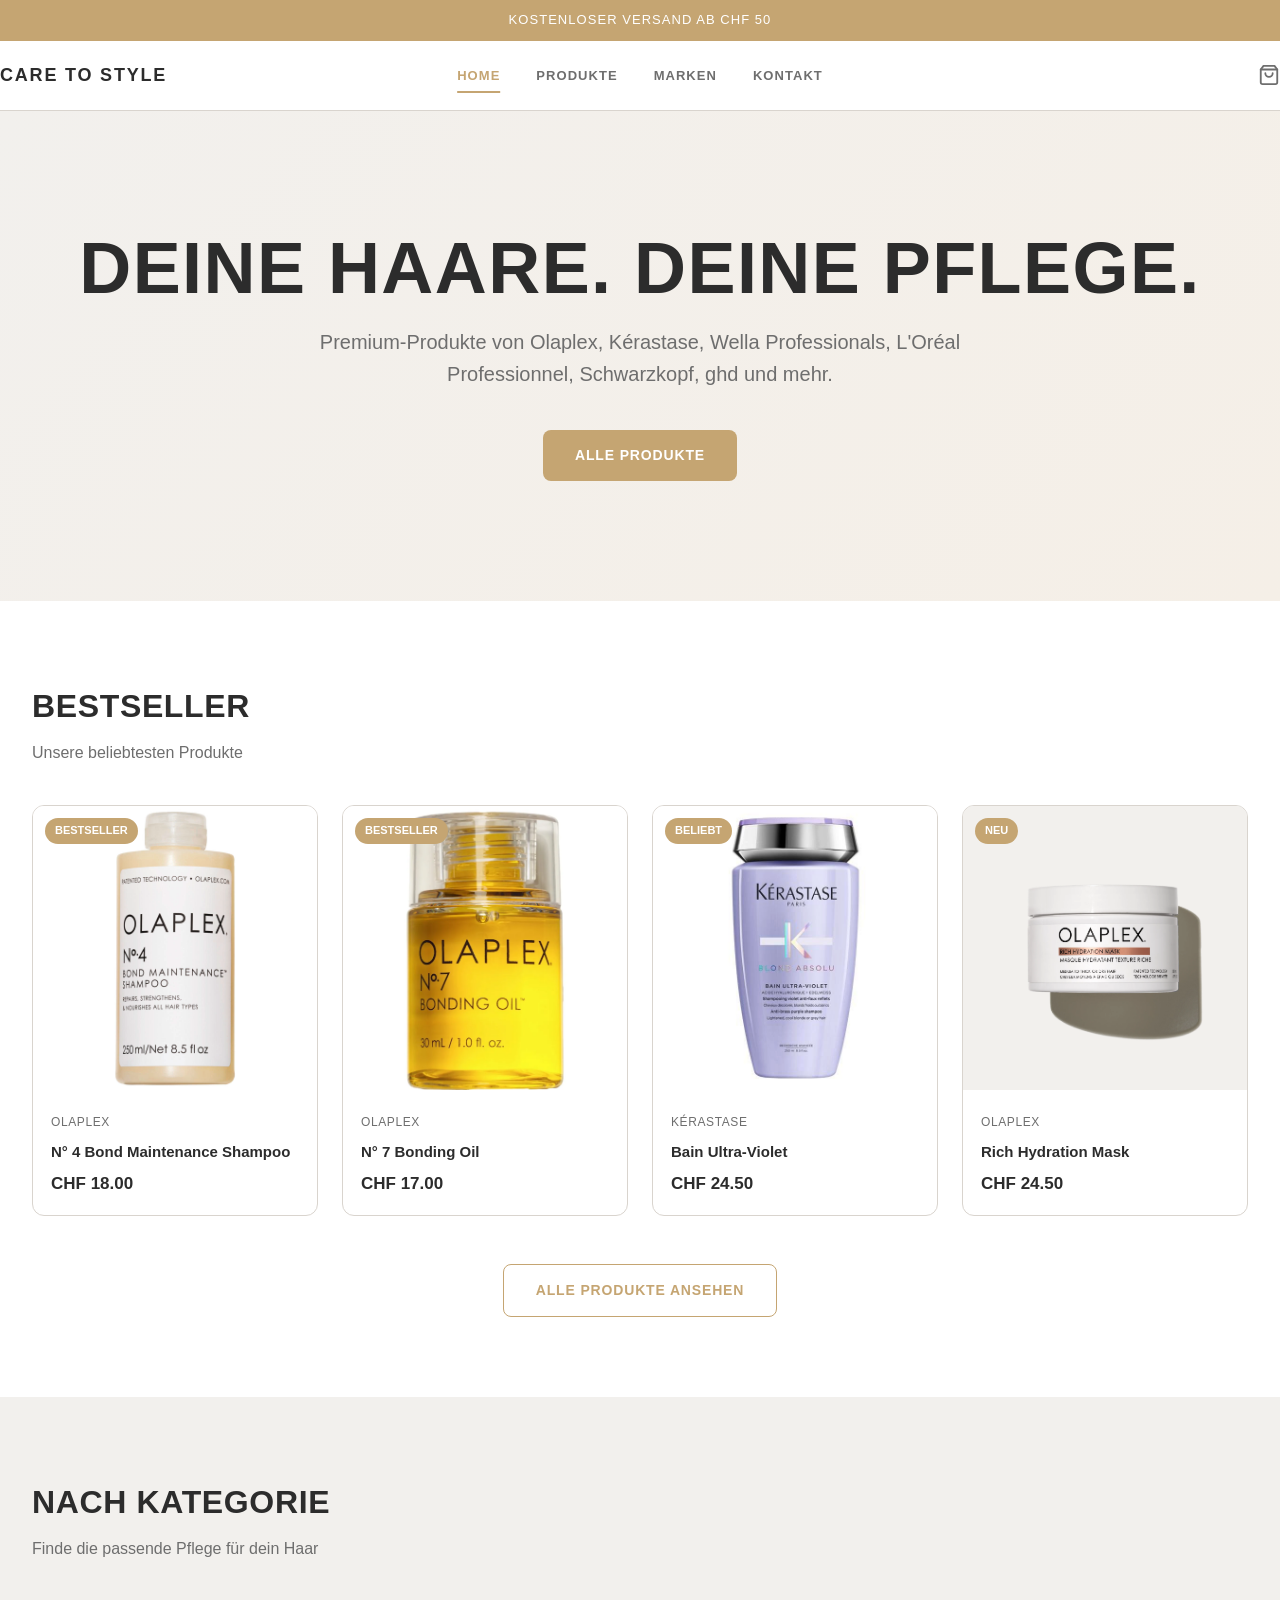
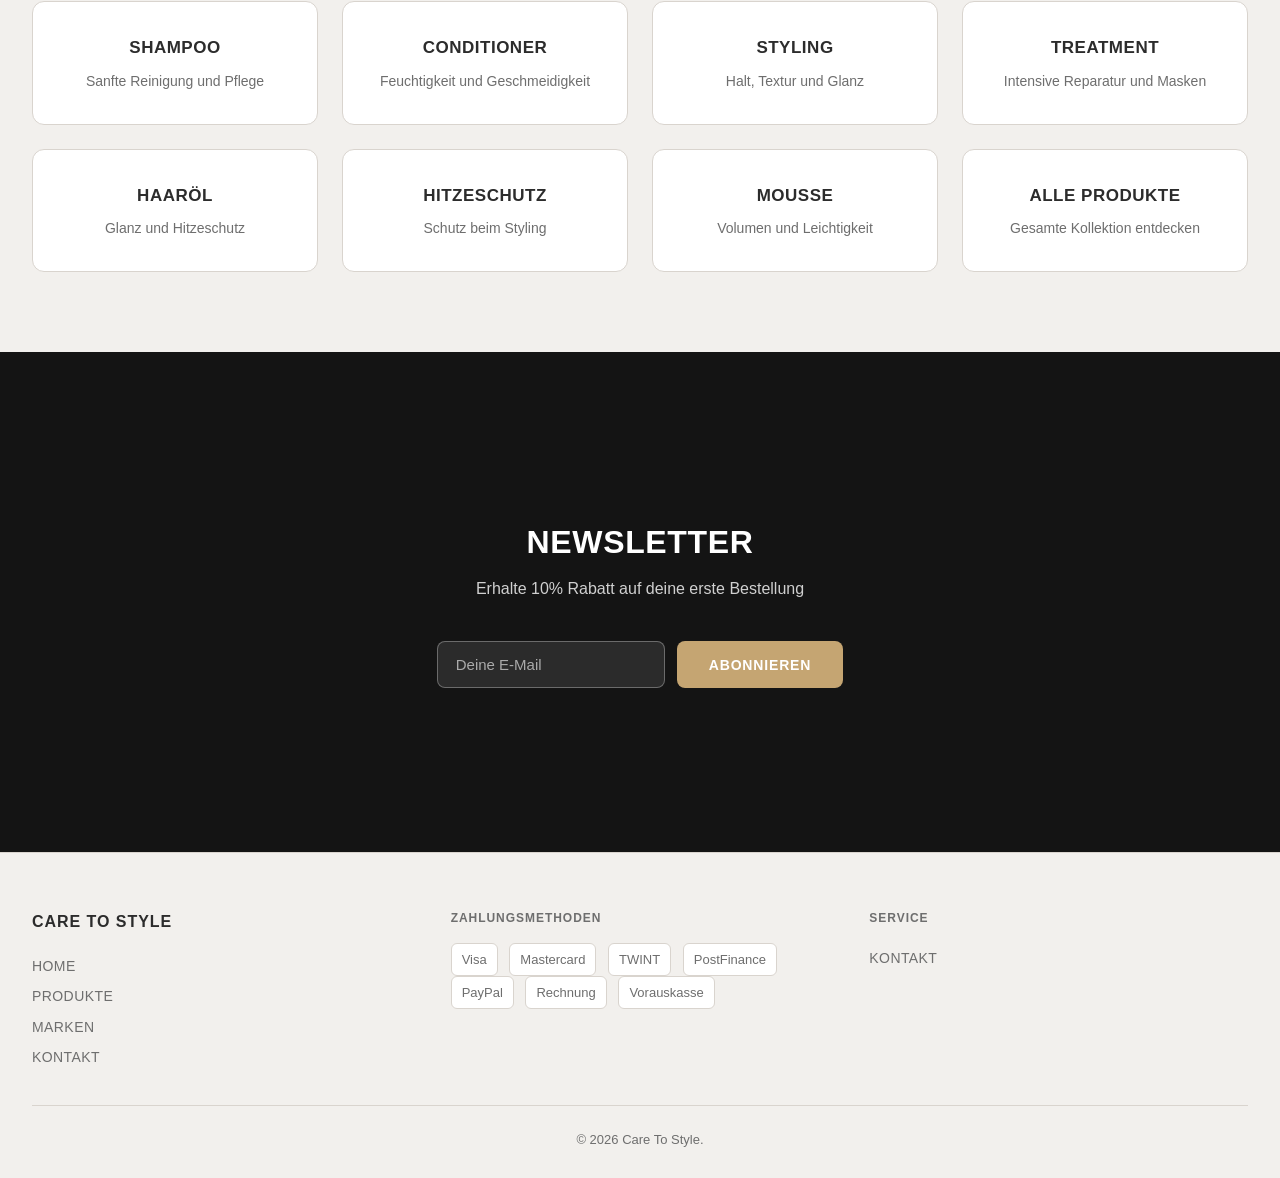
==== commit e306b30b: "feat: update docs, add wireframes, UI improvements - Rename FAQ section, remove Unsere Marken from h" ====
--- a/index.html
+++ b/index.html
@@ -133,25 +133,6 @@
         </div>
     </section>
 
-    <section class="section brand-cats">
-        <div class="container">
-            <h2 class="section-title">Unsere Marken</h2>
-            <p class="section-subtitle">Kuratierte Marken für jeden Bedarf</p>
-            <div class="brands-showcase">
-                <div class="brand-item"><img src="images/Olaplex_Logo.png" alt="Olaplex" /><span>Olaplex</span></div>
-                <div class="brand-item"><img src="images/kerastase-logo.png" alt="Kérastase" /><span>Kérastase</span></div>
-                <div class="brand-item"><img src="images/wella-professionals-logo.jpg" alt="Wella Professionals" /><span>Wella Professionals</span></div>
-                <div class="brand-item"><img src="images/Sebastian Re-shaper Hairspray Styling.jpg" alt="Sebastian" /><span>Sebastian</span></div>
-                <div class="brand-item"><img src="images/2616297-Goldwell-StyleSign-Texture-Lagoom-Jam-Styling-Gel-sehr-starker-Halt-150-ml.e99065f8.jpg" alt="Goldwell" /><span>Goldwell</span></div>
-                <div class="brand-item"><img src="images/l-oreal-professionnel-logo-png-transparent.png" alt="L'Oréal Professionnel" /><span>L'Oréal Professionnel</span></div>
-                <div class="brand-item"><img src="images/ghd-logo.png" alt="ghd" /><span>ghd</span></div>
-                <div class="brand-item"><img src="images/1668072-Authentic-Beauty-Concept-Hydrate-Cleanser-300-ml.8c684de9.jpg" alt="Authentic Beauty Concept" /><span>Authentic Beauty Concept</span></div>
-                <div class="brand-item"><img src="images/Nanoil Rizinusöl Haaröl.jpg" alt="Nanoil" /><span>Nanoil</span></div>
-                <div class="brand-item"><img src="images/Schwarzkopf-logo.jpg" alt="Schwarzkopf" /><span>Schwarzkopf</span></div>
-            </div>
-        </div>
-    </section>
-
     <section class="section newsletter">
         <div class="container">
             <div class="newsletter-box">
--- a/style.css
+++ b/style.css
@@ -413,6 +413,40 @@
 .product-section:target ~ .product-not-found { display: none; }
 .product-not-found { text-align: center; padding: 80px 0; }
 
+/* About Us */
+.about-grid {
+    display: grid;
+    grid-template-columns: repeat(3, 1fr);
+    gap: 24px;
+    margin-top: 32px;
+}
+.about-card {
+    background: var(--bg);
+    border: 1px solid var(--border);
+    border-radius: var(--radius-lg);
+    padding: 32px 24px;
+    text-align: center;
+    transition: var(--transition);
+}
+.about-card:hover {
+    border-color: var(--gold);
+    box-shadow: var(--shadow-hover);
+}
+.about-card h3 {
+    font-size: 18px;
+    font-weight: 700;
+    margin: 0 0 12px;
+    color: var(--text);
+    text-transform: uppercase;
+    letter-spacing: 0.04em;
+}
+.about-card p {
+    font-size: 14px;
+    color: var(--text-muted);
+    line-height: 1.6;
+    margin: 0;
+}
+
 /* Responsive */
 @media (max-width: 980px) {
     .main-nav { position: static; transform: none; }
@@ -425,8 +459,8 @@
 }
 
 @media (max-width: 768px) {
-    .container { padding: 0 20px; }
-    .header-inner { padding: 14px 0; gap: 12px; }
+    .container { padding: 0 40px; }
+    .header-inner { padding: 18px 0; gap: 12px; }
     .main-nav ul { gap: 14px; }
     .main-nav a { font-size: 12px; }
     .section { padding: 50px 0; }
